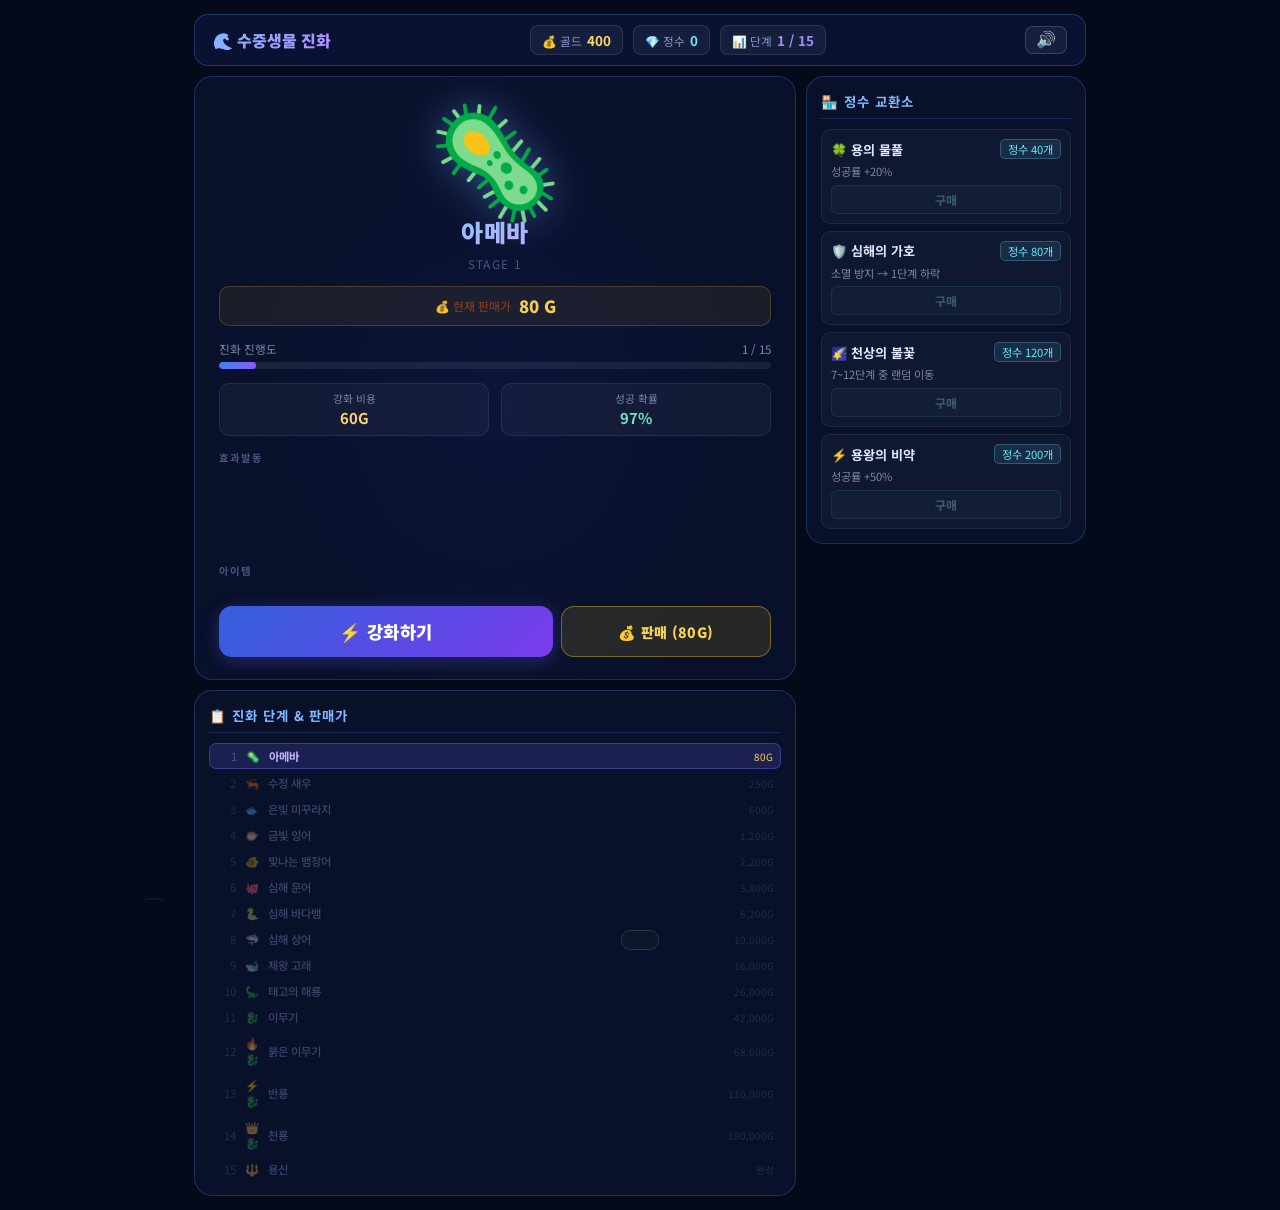
==== games/aqua-evolution/index.html @ e92d4a6f "fix: 전체 URL을 game-vhy.pages.dev로 교체 sitemap.xml, robots.txt, canonical, OG, JSON-LD 모두 수정  Co-Author" ====
<!DOCTYPE html>
<html lang="ko">
<head>
    <meta charset="UTF-8">
    <meta name="viewport" content="width=device-width, initial-scale=1.0">
    <title>수중생물 진화 강화 - GamePortal</title>
    <meta name="description" content="물방울에서 용신까지! 성공과 실패 확률이 있는 강화 클릭 게임. 조각을 모아 아이템을 교환하고 최강의 수중생물로 진화시키세요.">
    <link rel="canonical" href="https://game-vhy.pages.dev/games/aqua-evolution/index.html">
    <meta property="og:type" content="website">
    <meta property="og:title" content="수중생물 진화 강화 - GamePortal">
    <meta property="og:description" content="물방울에서 용신까지! 성공/실패 확률이 있는 강화 클릭 게임. 최강의 수중생물로 진화시키세요.">
    <meta property="og:url" content="https://game-vhy.pages.dev/games/aqua-evolution/index.html">
    <meta property="og:locale" content="ko_KR">
    <script type="application/ld+json">
    {
      "@context": "https://schema.org",
      "@type": "VideoGame",
      "name": "수중생물 진화 강화",
      "description": "물방울에서 용신까지! 성공과 실패 확률이 있는 강화 클릭 게임. 조각을 모아 아이템을 교환하고 최강의 수중생물로 진화시키세요.",
      "url": "https://game-vhy.pages.dev/games/aqua-evolution/index.html",
      "genre": ["Clicker", "Casual"],
      "gamePlatform": "Web Browser",
      "inLanguage": "ko",
      "isAccessibleForFree": true,
      "publisher": {
        "@type": "Organization",
        "name": "GamePortal",
        "url": "https://game-vhy.pages.dev/"
      }
    }
    </script>
    <!-- Google tag (gtag.js) -->
    <script async src="https://www.googletagmanager.com/gtag/js?id=G-99PTTPMZ02"></script>
    <script>
      window.dataLayer = window.dataLayer || [];
      function gtag(){dataLayer.push(arguments);}
      gtag('js', new Date());
      gtag('config', 'G-99PTTPMZ02');
    </script>
    <meta name="google-adsense-account" content="ca-pub-4257571340496419">
    <script async src="https://pagead2.googlesyndication.com/pagead/js/adsbygoogle.js?client=ca-pub-4257571340496419" crossorigin="anonymous"></script>
    <link href="https://fonts.googleapis.com/css2?family=Noto+Sans+KR:wght@400;700;900&display=swap" rel="stylesheet">
    <style>
        * { margin: 0; padding: 0; box-sizing: border-box; }

        body {
            font-family: 'Noto Sans KR', sans-serif;
            background: #050a1a;
            color: #e0e8ff;
            min-height: 100vh;
            overflow-x: hidden;
        }

        .bg-bubbles { position: fixed; inset: 0; pointer-events: none; z-index: 0; overflow: hidden; }
        .bubble {
            position: absolute; bottom: -60px; border-radius: 50%;
            background: rgba(80, 120, 255, 0.07); border: 1px solid rgba(80, 120, 255, 0.13);
            animation: rise linear infinite;
        }
        @keyframes rise { to { transform: translateY(-110vh) scale(1.2); opacity: 0; } }

        .game-wrapper {
            position: relative; z-index: 1;
            max-width: 920px; margin: 0 auto; padding: 14px;
            display: flex; flex-direction: column; gap: 10px;
        }

        /* ── 상단 바 ── */
        .top-bar {
            display: flex; align-items: center; justify-content: space-between;
            background: rgba(10, 20, 50, 0.92); border: 1px solid rgba(80, 140, 255, 0.3);
            border-radius: 14px; padding: 10px 18px; gap: 10px; flex-wrap: wrap;
        }
        .game-title-small {
            font-size: 1rem; font-weight: 900;
            background: linear-gradient(135deg, #7eb8ff, #b48aff);
            -webkit-background-clip: text; -webkit-text-fill-color: transparent; white-space: nowrap;
        }
        .stat-group { display: flex; gap: 10px; flex-wrap: wrap; }
        .stat-item {
            display: flex; align-items: center; gap: 5px;
            background: rgba(255,255,255,0.05); border: 1px solid rgba(255,255,255,0.1);
            border-radius: 8px; padding: 4px 11px; font-size: 0.84rem;
        }
        .stat-item .label { color: #8899cc; font-size: 0.73rem; }
        .stat-item .value { font-weight: 700; color: #e8f0ff; }
        #gold-val    { color: #ffd86b; }
        #essence-val { color: #67e8f9; }
        #stage-val   { color: #a78bfa; }

        .music-btn {
            background: rgba(255,255,255,0.06); border: 1px solid rgba(255,255,255,0.15);
            border-radius: 8px; padding: 5px 10px; font-size: 1rem; cursor: pointer;
            color: #e0e8ff; transition: background 0.2s, transform 0.1s; line-height: 1;
            flex-shrink: 0;
        }
        .music-btn:hover { background: rgba(255,255,255,0.13); transform: scale(1.08); }

        /* ── 메인 그리드 ── */
        .main-area { display: grid; grid-template-columns: 1fr 280px; gap: 10px; }
        .left-col  { display: flex; flex-direction: column; gap: 10px; }

        /* 골드→정수 교환 */
        .exchange-row { display: flex; gap: 5px; margin-top: 4px; }
        .exchange-btn {
            flex: 1; padding: 7px 3px; font-size: 0.68rem; font-weight: 700;
            font-family: 'Noto Sans KR', sans-serif;
            border: 1px solid rgba(250,204,21,0.35); border-radius: 7px;
            background: rgba(250,204,21,0.07); color: #fcd34d;
            cursor: pointer; transition: background 0.15s, transform 0.1s;
            text-align: center; line-height: 1.45;
        }
        .exchange-btn span { font-size: 0.62rem; color: #92400e; font-weight: 400; }
        .exchange-btn:hover:not(:disabled) { background: rgba(250,204,21,0.18); transform: translateY(-1px); }
        .exchange-btn:disabled { opacity: 0.3; cursor: not-allowed; transform: none; }

        /* ── 진화 패널 ── */
        .evo-panel {
            background: rgba(10, 18, 45, 0.93);
            border: 1px solid rgba(80, 140, 255, 0.25);
            border-radius: 18px; padding: 22px 24px;
            display: flex; flex-direction: column; align-items: center; gap: 14px;
            position: relative; overflow: hidden;
        }
        .evo-panel::before {
            content: ''; position: absolute; inset: 0;
            background: radial-gradient(ellipse at 50% 55%, rgba(60, 100, 255, 0.06) 0%, transparent 70%);
            pointer-events: none;
        }

        .creature-display { display: flex; flex-direction: column; align-items: center; gap: 6px; }
        .creature-emoji {
            font-size: 6.8rem; line-height: 1;
            filter: drop-shadow(0 0 22px rgba(100, 160, 255, 0.45));
            transition: transform 0.3s ease, opacity 0.3s ease, filter 0.3s ease;
            user-select: none;
        }
        .creature-emoji.dying {
            animation: death-anim 0.4s ease-out forwards;
        }
        @keyframes death-anim {
            0%   { transform: scale(1);    opacity: 1; filter: drop-shadow(0 0 22px rgba(248,113,113,0.8)); }
            40%  { transform: scale(1.15); opacity: 1; filter: drop-shadow(0 0 40px rgba(248,113,113,1)); }
            100% { transform: scale(0.2);  opacity: 0; filter: drop-shadow(0 0 0px transparent); }
        }
        .creature-emoji.selling {
            animation: sell-anim 0.35s ease-out forwards;
        }
        @keyframes sell-anim {
            0%   { transform: scale(1);   opacity: 1; filter: drop-shadow(0 0 22px rgba(100,160,255,0.5)); }
            50%  { transform: scale(1.1); opacity: 1; filter: drop-shadow(0 0 40px rgba(255,215,0,0.9)); }
            100% { transform: scale(0.3); opacity: 0; }
        }
        .creature-name {
            font-size: 1.5rem; font-weight: 900; letter-spacing: 0.04em;
            background: linear-gradient(135deg, #93c5fd, #c4b5fd);
            -webkit-background-clip: text; -webkit-text-fill-color: transparent;
        }
        .stage-badge { font-size: 0.74rem; color: #4a5580; letter-spacing: 0.12em; }

        /* 판매가 배너 */
        .sell-value-banner {
            width: 100%; display: flex; align-items: center; justify-content: center;
            gap: 8px;
            background: rgba(250, 204, 21, 0.07); border: 1px solid rgba(250, 204, 21, 0.2);
            border-radius: 10px; padding: 7px 14px;
        }
        .svb-label { font-size: 0.74rem; color: #92400e; }
        .svb-val   { font-size: 1.05rem; font-weight: 900; color: #fcd34d; }

        /* 진행바 */
        .upgrade-progress { width: 100%; }
        .progress-label { display: flex; justify-content: space-between; font-size: 0.73rem; color: #7788aa; margin-bottom: 5px; }
        .progress-bar-bg { width: 100%; height: 7px; background: rgba(255,255,255,0.07); border-radius: 4px; overflow: hidden; }
        .progress-bar-fill { height: 100%; background: linear-gradient(90deg, #3b82f6, #8b5cf6); border-radius: 4px; transition: width 0.5s ease; }

        /* 정보 박스 */
        .upgrade-info { display: flex; gap: 12px; width: 100%; }
        .info-box {
            flex: 1; display: flex; flex-direction: column; align-items: center; gap: 1px;
            background: rgba(255,255,255,0.04); border: 1px solid rgba(255,255,255,0.08);
            border-radius: 10px; padding: 7px 10px;
        }
        .info-box .ib-label { color: #7788aa; font-size: 0.67rem; }
        .info-box .ib-val   { font-weight: 700; font-size: 0.93rem; }
        .ib-gold { color: #ffd86b; }
        .ib-rate { color: #6ee7b7; }

        /* 섹션 라벨 */
        .section-label {
            width: 100%; font-size: 0.65rem; font-weight: 700; letter-spacing: 0.1em;
            color: #4a5580; text-align: left;
        }

        /* 활성 아이템 */
        .active-items { display: flex; gap: 7px; flex-wrap: wrap; justify-content: center; min-height: 26px; }
        .active-item-badge {
            font-size: 0.72rem; padding: 3px 9px; border-radius: 20px; border: 1px solid;
            animation: pulse-badge 1.5s ease-in-out infinite;
        }
        .badge-herb    { background: rgba(34,197,94,0.15);  border-color: rgba(34,197,94,0.4);  color: #86efac; }
        .badge-shield  { background: rgba(59,130,246,0.15); border-color: rgba(59,130,246,0.4); color: #93c5fd; }
        .badge-rebirth { background: rgba(251,146,60,0.15); border-color: rgba(251,146,60,0.4); color: #fdba74; }
        @keyframes pulse-badge { 0%,100%{opacity:1} 50%{opacity:0.55} }

        /* 결과 메시지 */
        .result-msg {
            font-size: 1.5rem; font-weight: 900; letter-spacing: 0.06em;
            min-height: 1.9rem; text-align: center; transition: all 0.25s ease;
        }
        .result-success { color: #4ade80; text-shadow: 0 0 18px rgba(74,222,128,0.6); }
        .result-fail    { color: #f87171; text-shadow: 0 0 18px rgba(248,113,113,0.6); }
        .result-sell    { color: #fcd34d; text-shadow: 0 0 18px rgba(252,211,77,0.6); }
        .result-clear   { color: #ffd700; text-shadow: 0 0 28px rgba(255,215,0,0.8); font-size: 1.85rem; }

        /* 퀵 아이템 사용 */
        .quick-items { display: flex; gap: 5px; flex-wrap: wrap; width: 100%; justify-content: center; min-height: 0; }
        .qi-btn {
            display: flex; align-items: center; gap: 4px;
            padding: 5px 11px; border-radius: 8px; cursor: pointer;
            border: 1px solid rgba(103,232,249,0.35);
            background: rgba(103,232,249,0.08); color: #a5f3fc;
            font-size: 0.78rem; font-weight: 700; font-family: 'Noto Sans KR', sans-serif;
            transition: background 0.15s, transform 0.1s;
        }
        .qi-btn:hover:not(:disabled) { background: rgba(103,232,249,0.22); transform: translateY(-1px); }
        .qi-btn:disabled { opacity: 0.32; cursor: not-allowed; transform: none; }
        .qi-btn.qi-active {
            background: rgba(34,197,94,0.12); border-color: rgba(34,197,94,0.4);
            color: #86efac; cursor: default;
            animation: pulse-badge 1.5s ease-in-out infinite;
        }
        .qi-count { font-size: 0.68rem; opacity: 0.7; }

        /* 버튼 행 */
        .btn-row { display: flex; gap: 8px; width: 100%; }

        .upgrade-btn {
            flex: 1.6; padding: 13px; font-size: 1.1rem; font-weight: 900;
            font-family: 'Noto Sans KR', sans-serif; letter-spacing: 0.03em;
            border: none; border-radius: 13px; cursor: pointer;
            background: linear-gradient(135deg, #1d4ed8, #7c3aed); color: #fff;
            position: relative; overflow: hidden;
            transition: transform 0.12s, box-shadow 0.2s;
            box-shadow: 0 4px 18px rgba(100,100,255,0.3);
        }
        .upgrade-btn::before { content:''; position:absolute; inset:0; background:linear-gradient(135deg,rgba(255,255,255,0.1),transparent); }
        .upgrade-btn:hover:not(:disabled) { transform: translateY(-2px); box-shadow: 0 6px 26px rgba(100,100,255,0.45); }
        .upgrade-btn:active:not(:disabled) { transform: translateY(0); }
        .upgrade-btn:disabled { opacity: 0.35; cursor: not-allowed; transform: none; }
        .upgrade-btn.clear { background: linear-gradient(135deg, #d97706, #dc2626); }

        .sell-btn {
            flex: 1; padding: 13px 8px; font-size: 0.88rem; font-weight: 900;
            font-family: 'Noto Sans KR', sans-serif; letter-spacing: 0.02em;
            border: 1px solid rgba(250,204,21,0.4); border-radius: 13px; cursor: pointer;
            background: rgba(250,204,21,0.12); color: #fcd34d;
            transition: background 0.2s, transform 0.12s, box-shadow 0.2s;
        }
        .sell-btn:hover:not(:disabled) { background: rgba(250,204,21,0.22); transform: translateY(-2px); box-shadow: 0 4px 18px rgba(250,204,21,0.25); }
        .sell-btn:active:not(:disabled) { transform: translateY(0); }
        .sell-btn:disabled { opacity: 0.3; cursor: not-allowed; transform: none; }

        /* ── 우측 패널 ── */
        .side-panel { display: flex; flex-direction: column; gap: 10px; }
        .panel-box {
            background: rgba(10, 18, 45, 0.93);
            border: 1px solid rgba(80, 140, 255, 0.25);
            border-radius: 18px; padding: 14px;
        }
        .panel-title {
            font-size: 0.84rem; font-weight: 700; color: #7eb8ff; letter-spacing: 0.07em;
            margin-bottom: 10px; padding-bottom: 7px;
            border-bottom: 1px solid rgba(80, 140, 255, 0.2);
        }

        .shop-item {
            display: flex; flex-direction: column; gap: 5px;
            background: rgba(255,255,255,0.03); border: 1px solid rgba(255,255,255,0.07);
            border-radius: 9px; padding: 9px; margin-bottom: 7px;
        }
        .shop-item:last-child { margin-bottom: 0; }
        .shop-item-header { display: flex; align-items: center; justify-content: space-between; }
        .shop-item-name { font-size: 0.82rem; font-weight: 700; }
        .shop-item-cost {
            font-size: 0.7rem; color: #67e8f9;
            background: rgba(103,232,249,0.1); border: 1px solid rgba(103,232,249,0.25);
            border-radius: 5px; padding: 1px 7px;
        }
        .shop-item-desc { font-size: 0.7rem; color: #7788aa; line-height: 1.4; }
        .shop-btn {
            padding: 5px 10px; font-size: 0.75rem; font-weight: 700;
            font-family: 'Noto Sans KR', sans-serif;
            border: 1px solid rgba(103,232,249,0.35); border-radius: 6px;
            background: rgba(103,232,249,0.1); color: #a5f3fc;
            cursor: pointer; transition: background 0.2s, transform 0.1s; width: 100%;
        }
        .shop-btn:hover:not(:disabled) { background: rgba(103,232,249,0.22); transform: translateY(-1px); }
        .shop-btn:disabled { opacity: 0.3; cursor: not-allowed; }

        /* 아이템 보관함 */
        .inv-item {
            display: flex; align-items: center; gap: 8px;
            background: rgba(255,255,255,0.03); border: 1px solid rgba(255,255,255,0.07);
            border-radius: 9px; padding: 8px 10px; margin-bottom: 6px;
        }
        .inv-item:last-child { margin-bottom: 0; }
        .inv-emoji { font-size: 1.2rem; flex-shrink: 0; }
        .inv-info  { flex: 1; min-width: 0; }
        .inv-name  { font-size: 0.8rem; font-weight: 700; color: #c4b5fd; }
        .inv-desc  { font-size: 0.68rem; color: #7788aa; margin-top: 1px; }
        .inv-count {
            font-size: 0.78rem; font-weight: 700; color: #fcd34d;
            background: rgba(252,211,77,0.12); border: 1px solid rgba(252,211,77,0.25);
            border-radius: 5px; padding: 2px 8px; flex-shrink: 0;
        }
        .inv-count.zero { color: #4a5580; background: transparent; border-color: rgba(74,85,128,0.15); }
        .inv-use-btn {
            padding: 4px 10px; font-size: 0.73rem; font-weight: 700;
            font-family: 'Noto Sans KR', sans-serif; flex-shrink: 0;
            border: 1px solid rgba(103,232,249,0.4); border-radius: 6px;
            background: rgba(103,232,249,0.1); color: #a5f3fc;
            cursor: pointer; transition: background 0.15s, transform 0.1s;
        }
        .inv-use-btn:hover:not(:disabled) { background: rgba(103,232,249,0.22); transform: translateY(-1px); }
        .inv-use-btn:disabled { opacity: 0.28; cursor: not-allowed; }
        .inv-use-btn.active {
            background: rgba(34,197,94,0.15); border-color: rgba(34,197,94,0.4);
            color: #86efac; cursor: default;
            animation: pulse-badge 1.5s ease-in-out infinite;
        }

        /* 단계 목록 */
        .stages-panel { flex: 1; }
        .stage-list { display: flex; flex-direction: column; gap: 2px; }
        .stage-row {
            display: flex; align-items: center; gap: 7px;
            padding: 4px 7px; border-radius: 7px; font-size: 0.71rem;
            transition: background 0.2s; opacity: 0.38;
        }
        .stage-row.current { background: rgba(99,102,241,0.2); border: 1px solid rgba(99,102,241,0.4); opacity: 1; }
        .stage-row.done    { opacity: 0.62; }
        .stage-row.done .srow-name { color: #4ade80; }
        .srow-num   { color: #4a5580; width: 20px; text-align: right; flex-shrink: 0; }
        .srow-emoji { width: 18px; text-align: center; flex-shrink: 0; }
        .srow-name  { flex: 1; color: #8899cc; font-weight: 500; }
        .srow-sell  { color: #4a5580; font-size: 0.62rem; width: 48px; text-align: right; flex-shrink: 0; }
        .stage-row.current .srow-name { color: #c4b5fd; font-weight: 700; }
        .stage-row.current .srow-sell { color: #fcd34d; }

        /* 정수 수집 버튼 */
        .collect-zone {
            display: none; width: 100%; cursor: pointer;
            background: rgba(103,232,249,0.08);
            border: 1px solid rgba(103,232,249,0.45);
            border-radius: 12px; padding: 10px 16px;
            font-size: 0.95rem; font-weight: 700; color: #67e8f9;
            text-align: center; user-select: none;
            transition: background 0.15s, transform 0.1s;
            animation: pulse-collect 1.2s ease-in-out infinite;
        }
        .collect-zone.active { display: block; }
        .collect-zone:hover  { background: rgba(103,232,249,0.18); transform: scale(1.02); }
        @keyframes pulse-collect {
            0%,100% { box-shadow: 0 0 0 0 rgba(103,232,249,0.35); }
            50%     { box-shadow: 0 0 0 7px rgba(103,232,249,0); }
        }

        /* 오버레이 */
        .effect-overlay { position: fixed; inset: 0; pointer-events: none; z-index: 50; opacity: 0; transition: opacity 0.1s; }
        .effect-overlay.success { background: radial-gradient(ellipse at 50% 50%, rgba(74,222,128,0.2) 0%, transparent 70%); }
        .effect-overlay.fail    { background: radial-gradient(ellipse at 50% 50%, rgba(248,113,113,0.28) 0%, transparent 65%); }
        .effect-overlay.sell    { background: radial-gradient(ellipse at 50% 50%, rgba(252,211,77,0.2) 0%, transparent 70%); }
        .effect-overlay.active  { opacity: 1; }

        #particle-canvas { position: fixed; inset: 0; pointer-events: none; z-index: 200; }

        /* 클리어 팝업 */
        .clear-popup { position: fixed; inset: 0; z-index: 300; display: none; align-items: center; justify-content: center; background: rgba(0,0,0,0.75); backdrop-filter: blur(5px); }
        .clear-popup.active { display: flex; }
        .clear-box {
            background: linear-gradient(135deg, #0f172a, #1e1b4b);
            border: 2px solid rgba(255,215,0,0.5); border-radius: 24px;
            padding: 44px 38px; text-align: center; max-width: 380px;
            box-shadow: 0 0 60px rgba(255,215,0,0.3), 0 0 120px rgba(255,215,0,0.1);
            animation: pop-in 0.4s cubic-bezier(0.175, 0.885, 0.32, 1.275);
        }
        @keyframes pop-in { from { transform: scale(0.5); opacity: 0; } to { transform: scale(1); opacity: 1; } }
        .clear-emoji  { font-size: 4.5rem; margin-bottom: 14px; }
        .clear-title  { font-size: 1.85rem; font-weight: 900; color: #ffd700; text-shadow: 0 0 20px rgba(255,215,0,0.6); margin-bottom: 7px; }
        .clear-sub    { font-size: 0.84rem; color: #94a3b8; margin-bottom: 22px; line-height: 1.6; }
        .clear-restart-btn {
            padding: 11px 28px; font-size: 0.94rem; font-weight: 700;
            font-family: 'Noto Sans KR', sans-serif;
            background: linear-gradient(135deg, #d97706, #b45309); color: #fff;
            border: none; border-radius: 11px; cursor: pointer; transition: transform 0.1s;
        }
        .clear-restart-btn:hover { transform: scale(1.05); }

        /* 토스트 */
        .toast {
            position: fixed; bottom: 20px; left: 50%;
            transform: translateX(-50%) translateY(70px);
            background: rgba(15,23,42,0.97); border: 1px solid rgba(255,255,255,0.13);
            border-radius: 9px; padding: 9px 18px; font-size: 0.82rem; color: #e2e8f0;
            z-index: 400; transition: transform 0.3s ease; white-space: nowrap; pointer-events: none;
        }
        .toast.show { transform: translateX(-50%) translateY(0); }

        @media (max-width: 680px) {
            .main-area { grid-template-columns: 1fr; }
            .side-panel { flex-direction: row; flex-wrap: wrap; }
            .panel-box  { flex: 1; min-width: 200px; }
            .creature-emoji { font-size: 5.5rem; }
            .exchange-row { flex-wrap: wrap; }
        }
    </style>
</head>
<body>

<div class="bg-bubbles" id="bubbles"></div>
<canvas id="particle-canvas"></canvas>
<div class="effect-overlay" id="effect-overlay"></div>

<div class="game-wrapper">

    <!-- 상단 바 -->
    <div class="top-bar">
        <div class="game-title-small">🌊 수중생물 진화</div>
        <div class="stat-group">
            <div class="stat-item">
                <span class="label">💰 골드</span>
                <span class="value" id="gold-val">400</span>
            </div>
            <div class="stat-item">
                <span class="label">💎 정수</span>
                <span class="value" id="essence-val">0</span>
            </div>
            <div class="stat-item">
                <span class="label">📊 단계</span>
                <span class="value" id="stage-val">1 / 15</span>
            </div>
        </div>
        <button class="music-btn" id="music-btn" onclick="AudioMgr.toggle()" title="음악 켜기/끄기">🔊</button>
    </div>

    <!-- 메인 -->
    <div class="main-area">

        <!-- 왼쪽 컬럼 -->
        <div class="left-col">

        <!-- 진화 패널 -->
        <div class="evo-panel">
            <div class="creature-display">
                <div class="creature-emoji" id="creature-emoji">💧</div>
                <div class="creature-name" id="creature-name">물방울</div>
                <div class="stage-badge" id="stage-badge">STAGE 1</div>
            </div>

            <!-- 현재 판매가 -->
            <div class="sell-value-banner">
                <span class="svb-label">💰 현재 판매가</span>
                <span class="svb-val" id="sell-price-disp">50 G</span>
            </div>

            <div class="upgrade-progress">
                <div class="progress-label">
                    <span>진화 진행도</span>
                    <span id="prog-text">1 / 15</span>
                </div>
                <div class="progress-bar-bg">
                    <div class="progress-bar-fill" id="prog-bar" style="width:6.67%"></div>
                </div>
            </div>

            <div class="upgrade-info">
                <div class="info-box">
                    <span class="ib-label">강화 비용</span>
                    <span class="ib-val ib-gold" id="cost-val">100G</span>
                </div>
                <div class="info-box">
                    <span class="ib-label">성공 확률</span>
                    <span class="ib-val ib-rate" id="rate-val">95%</span>
                </div>
            </div>

            <div class="section-label">효과발동</div>
            <div class="active-items" id="active-items"></div>

            <div class="result-msg" id="result-msg"></div>

            <div class="collect-zone" id="collect-zone" onclick="collectEssence()"></div>

            <div class="section-label">아이템</div>
            <div class="quick-items" id="quick-items"></div>

            <div class="btn-row">
                <button class="upgrade-btn" id="upgrade-btn" onclick="doUpgrade()">⚡ 강화하기</button>
                <button class="sell-btn"    id="sell-btn"    onclick="doSell()">💰 판매</button>
            </div>
        </div>

        <!-- 단계 목록 (왼쪽 컬럼 하단) -->
        <div class="panel-box stages-panel">
            <div class="panel-title">📋 진화 단계 & 판매가</div>
            <div class="stage-list" id="stage-list"></div>
        </div>

        </div><!-- /left-col -->

        <!-- 우측 패널 -->
        <div class="side-panel">

            <!-- 정수 교환소 -->
            <div class="panel-box">
                <div class="panel-title">🏪 정수 교환소</div>
                <div class="shop-item">
                    <div class="shop-item-header">
                        <span class="shop-item-name">🍀 용의 물풀</span>
                        <span class="shop-item-cost">정수 40개</span>
                    </div>
                    <div class="shop-item-desc">성공률 +20%</div>
                    <button class="shop-btn" id="btn-herb" onclick="buyItem('herb')">구매</button>
                </div>
                <div class="shop-item">
                    <div class="shop-item-header">
                        <span class="shop-item-name">🛡️ 심해의 가호</span>
                        <span class="shop-item-cost">정수 80개</span>
                    </div>
                    <div class="shop-item-desc">소멸 방지 → 1단계 하락</div>
                    <button class="shop-btn" id="btn-shield" onclick="buyItem('shield')">구매</button>
                </div>
                <div class="shop-item">
                    <div class="shop-item-header">
                        <span class="shop-item-name">🌠 천상의 불꽃</span>
                        <span class="shop-item-cost">정수 120개</span>
                    </div>
                    <div class="shop-item-desc">7~12단계 중 랜덤 이동</div>
                    <button class="shop-btn" id="btn-rebirth2" onclick="buyItem('rebirth2')">구매</button>
                </div>
                <div class="shop-item">
                    <div class="shop-item-header">
                        <span class="shop-item-name">⚡ 용왕의 비약</span>
                        <span class="shop-item-cost">정수 200개</span>
                    </div>
                    <div class="shop-item-desc">성공률 +50%</div>
                    <button class="shop-btn" id="btn-elixir" onclick="buyItem('elixir')">구매</button>
                </div>
            </div>

        </div>
    </div>
</div>

<!-- 클리어 팝업 -->
<div class="clear-popup" id="clear-popup">
    <div class="clear-box">
        <div class="clear-emoji">👑</div>
        <div class="clear-title">용신 달성!</div>
        <div class="clear-sub">수많은 강화와 소멸을 딛고<br>전설의 용신이 탄생했습니다!</div>
        <button class="clear-restart-btn" onclick="restartGame()">다시 시작</button>
    </div>
</div>

<div class="toast" id="toast"></div>

<script>
// ─── 진화 데이터 ──────────────────────────────────────────
const STAGES = [
    { name: '아메바',        emoji: '🦠',   rate: 97, penalty: 0 },
    { name: '수정 새우',     emoji: '🦐',   rate: 93, penalty: 0 },
    { name: '은빛 미꾸라지', emoji: '🐟',   rate: 88, penalty: 1 },
    { name: '금빛 잉어',     emoji: '🐡',   rate: 82, penalty: 1 },
    { name: '빛나는 뱀장어', emoji: '🐠',   rate: 75, penalty: 1 },
    { name: '심해 문어',     emoji: '🐙',   rate: 67, penalty: 1 },
    { name: '심해 바다뱀',  emoji: '🐍',   rate: 57, penalty: 1 },
    { name: '심해 상어',     emoji: '🦈',   rate: 48, penalty: 1 },
    { name: '제왕 고래',     emoji: '🐋',   rate: 40, penalty: 1 },
    { name: '태고의 해룡',   emoji: '🦕',   rate: 32, penalty: 1 },
    { name: '이무기',         emoji: '🐉',   rate: 25, penalty: 2 },
    { name: '붉은 이무기',   emoji: '🔥🐉', rate: 18, penalty: 2 },
    { name: '반룡',           emoji: '⚡🐉', rate: 12, penalty: 2 },
    { name: '천룡',           emoji: '👑🐉', rate:  7, penalty: 2 },
    { name: '용신',          emoji: '🔱',   rate:  0, penalty: 0 },
];

// 단계별 강화 비용 (index = 현재 stage, 초반 저렴 / 후반 급증)
const COSTS = [60, 90, 130, 180, 250, 340, 460, 610, 800, 1050, 1400, 1850, 2500, 3300];

// 단계별 판매 가격 (상향)
const SELL_PRICE = [
    80,      // 1단계: 물방울
    250,     // 2단계: 수정 새우
    600,     // 3단계: 은빛 미꾸라지
    1200,    // 4단계: 금빛 잉어
    2200,    // 5단계: 빛나는 뱀장어
    3800,    // 6단계: 거대 뱀장어
    6200,    // 7단계: 바다뱀
    10000,   // 8단계: 심연의 바다뱀
    16000,   // 9단계: 이무기
    26000,   // 10단계: 붉은 이무기
    42000,   // 11단계: 반룡
    68000,   // 12단계: 청룡
    110000,  // 13단계: 황룡
    180000,  // 14단계: 천룡
    0,       // 15단계: 용신 (클리어, 판매 불가)
];

// 아이템 정의
const ITEM_DEFS = [
    { id: 'herb',    emoji: '🍀', name: '용의 물풀',    desc: '+20% 성공률',          cost:  40 },
    { id: 'shield',  emoji: '🛡️', name: '심해의 가호',  desc: '소멸 방지 (1회)',       cost:  80 },
    { id: 'rebirth2', emoji: '🌠', name: '천상의 불꽃', desc: '즉시 7~12단계로 이동', cost: 120 },
    { id: 'elixir',   emoji: '⚡', name: '용왕의 비약', desc: '+50% 성공률 (1회)',      cost: 200 },
];

// 소멸 시 정수 드랍 범위 [min, max] — 단계 높을수록 더 많이
const ESSENCE_DROP = [
    [  8,  15], // 1단계   avg ~12
    [ 12,  22], // 2단계   avg ~17
    [ 17,  28], // 3단계   avg ~23
    [ 22,  34], // 4단계   avg ~28
    [ 30,  48], // 5단계   avg ~39  (+39%)
    [ 42,  64], // 6단계   avg ~53  (+36%)
    [ 56,  84], // 7단계   avg ~70  (+32%)
    [ 74, 110], // 8단계   avg ~92  (+31%)
    [ 98, 144], // 9단계   avg ~121 (+32%)
    [128, 188], // 10단계  avg ~158 (+31%)
    [168, 245], // 11단계  avg ~207 (+31%)
    [218, 318], // 12단계  avg ~268 (+29%)
    [280, 410], // 13단계  avg ~345 (+29%)
    [360, 525], // 14단계  avg ~443 (+28%)
    [  0,   0], // 용신 (없음)
];

// ─── 상태 ────────────────────────────────────────────────
let state = {
    gold: 400,
    essence: 0,
    stage: 0,
    herb: false,
    shield: false,
    elixir: false,
    inventory: { herb: 0, rebirth2: 0, shield: 0, elixir: 0 },
    pendingEssence: 0,
    isAnimating: false,
    cleared: false,
};
let collectAutoTimer = null;

// ─── DOM ─────────────────────────────────────────────────
const els = {
    gold:      document.getElementById('gold-val'),
    essence:   document.getElementById('essence-val'),
    stageV:    document.getElementById('stage-val'),
    emoji:     document.getElementById('creature-emoji'),
    name:      document.getElementById('creature-name'),
    badge:     document.getElementById('stage-badge'),
    progBar:   document.getElementById('prog-bar'),
    progTxt:   document.getElementById('prog-text'),
    cost:      document.getElementById('cost-val'),
    rate:      document.getElementById('rate-val'),
    result:    document.getElementById('result-msg'),
    upBtn:     document.getElementById('upgrade-btn'),
    sellBtn:   document.getElementById('sell-btn'),
    sellDisp:  document.getElementById('sell-price-disp'),
    activeItems: document.getElementById('active-items'),
    stageList:   document.getElementById('stage-list'),
    overlay:     document.getElementById('effect-overlay'),
    collectZone: document.getElementById('collect-zone'),
    herbBtn:     document.getElementById('btn-herb'),
    shieldBtn:   document.getElementById('btn-shield'),
    rebirth2Btn: document.getElementById('btn-rebirth2'),
    elixirBtn:   document.getElementById('btn-elixir'),
    quickItems:  document.getElementById('quick-items'),
    clearPopup:  document.getElementById('clear-popup'),
    toast:       document.getElementById('toast'),
};

// ─── 초기화 ──────────────────────────────────────────────
function init() {
    buildStageList();
    renderUI();
    spawnBubbles();
}

function buildStageList() {
    els.stageList.innerHTML = '';
    STAGES.forEach((s, i) => {
        const row = document.createElement('div');
        row.className = 'stage-row';
        row.id = `srow-${i}`;
        const sellStr = i < 14 ? SELL_PRICE[i].toLocaleString() + 'G' : '완성';
        row.innerHTML = `
            <span class="srow-num">${i+1}</span>
            <span class="srow-emoji">${s.emoji}</span>
            <span class="srow-name">${s.name}</span>
            <span class="srow-sell">${sellStr}</span>
        `;
        els.stageList.appendChild(row);
    });
}

function renderUI() {
    const s = state;
    const cur = STAGES[s.stage];
    const cost = s.stage < 14 ? COSTS[s.stage] : 0;
    let rate = s.stage < 14 ? cur.rate : 0;
    if (s.herb   && rate < 100) rate = Math.min(100, rate + 20);
    if (s.elixir && rate < 100) rate = Math.min(100, rate + 50);

    els.gold.textContent    = s.gold.toLocaleString();
    els.essence.textContent = s.essence;
    els.stageV.textContent  = `${s.stage + 1} / 15`;
    els.emoji.textContent   = cur.emoji;
    els.name.textContent    = cur.name;
    els.badge.textContent   = `STAGE ${s.stage + 1}`;
    els.sellDisp.textContent = SELL_PRICE[s.stage] > 0
        ? SELL_PRICE[s.stage].toLocaleString() + ' G'
        : '—';

    const pct = ((s.stage + 1) / 15) * 100;
    els.progBar.style.width = pct + '%';
    els.progTxt.textContent = `${s.stage + 1} / 15`;

    if (s.stage < 14) {
        els.cost.textContent = cost.toLocaleString() + 'G';
        els.rate.textContent = rate + '%';
    } else {
        els.cost.textContent = '—';
        els.rate.textContent = '—';
    }

    els.activeItems.innerHTML = '';
    if (s.herb)   els.activeItems.innerHTML += '<span class="active-item-badge badge-herb">🍀 물풀 +20%</span>';
    if (s.shield) els.activeItems.innerHTML += '<span class="active-item-badge badge-shield">🛡️ 가호 (소멸 방지)</span>';
    if (s.elixir) els.activeItems.innerHTML += '<span class="active-item-badge badge-rebirth">⚡ 비약 +50%</span>';

    document.querySelectorAll('.stage-row').forEach((row, i) => {
        row.className = 'stage-row';
        if      (i < s.stage)   row.classList.add('done');
        else if (i === s.stage) row.classList.add('current');
    });

    updateBtns();
    updateShopBtns();
    renderQuickItems();
}

function updateBtns() {
    const cost = state.stage < 14 ? COSTS[state.stage] : 0;
    const canAfford = state.gold >= cost;
    const isFinal   = state.stage >= 14;

    els.upBtn.disabled  = !canAfford || isFinal || state.isAnimating || state.cleared;
    els.sellBtn.disabled = isFinal || state.isAnimating || state.cleared || SELL_PRICE[state.stage] <= 0;

    if (isFinal) {
        els.upBtn.textContent = '🔱 용신 달성!';
        els.upBtn.classList.add('clear');
    } else {
        els.upBtn.textContent = canAfford ? '⚡ 강화하기' : '💰 골드 부족';
        els.upBtn.classList.remove('clear');
    }

    // 판매 버튼에 금액 표시
    if (!isFinal && SELL_PRICE[state.stage] > 0 && !state.isAnimating) {
        els.sellBtn.textContent = `💰 판매 (${SELL_PRICE[state.stage].toLocaleString()}G)`;
    } else {
        els.sellBtn.textContent = '💰 판매';
    }
}

function updateShopBtns() {
    els.herbBtn.disabled     = state.essence < 40;
    els.shieldBtn.disabled   = state.essence < 80;
    els.rebirth2Btn.disabled = state.essence < 120;
    els.elixirBtn.disabled   = state.essence < 200;
    els.herbBtn.textContent     = '구매';
    els.shieldBtn.textContent   = '구매';
    els.rebirth2Btn.textContent = '구매';
    els.elixirBtn.textContent   = '구매';
}

// ─── 강화 ────────────────────────────────────────────────
function doUpgrade() {
    if (state.isAnimating || state.cleared || state.stage >= 14) return;
    const cost = COSTS[state.stage];
    if (state.gold < cost) return;

    state.gold -= cost;
    state.isAnimating = true;
    els.result.textContent = '';
    els.result.className = 'result-msg';
    els.gold.textContent = state.gold.toLocaleString();
    updateBtns();

    els.emoji.style.transform = 'scale(1.1)';

    let rate = STAGES[state.stage].rate;
    if (state.herb)   { rate = Math.min(100, rate + 20); state.herb   = false; }
    if (state.elixir) { rate = Math.min(100, rate + 50); state.elixir = false; }

    setTimeout(() => {
        els.emoji.style.transform = '';
        if (Math.random() * 100 < rate) onSuccess();
        else onFail();
    }, 200);
}

function onSuccess() {
    state.stage++;
    showOverlay('success');
    AudioMgr.success();
    els.result.textContent = '✨ 진화!';
    els.result.className   = 'result-msg result-success';
    renderUI();
    if (state.stage === 14) setTimeout(showClear, 600);
    setTimeout(() => { if (!state.cleared) { els.result.textContent = ''; } state.isAnimating = false; renderUI(); }, 800);
}

function onFail() {
    const diedStage = state.stage;

    if (state.shield) {
        // 가호 발동 — 소멸 방지, 1단계 하락
        state.shield = false;
        showOverlay('fail');
        AudioMgr.shield();
        els.result.textContent = '🛡️ 가호 발동! 생존';
        els.result.className   = 'result-msg result-sell'; // 노란 계열
        state.stage = Math.max(0, state.stage - 1);
        renderUI();
        showToast('🛡️ 심해의 가호 발동! 소멸을 막고 1단계 하락');
        setTimeout(() => { els.result.textContent = ''; state.isAnimating = false; renderUI(); }, 800);
        return;
    }

    // 소멸
    showOverlay('fail');
    AudioMgr.fail();
    els.result.textContent = '☠️ 소멸...';
    els.result.className   = 'result-msg result-fail';

    // 소멸 애니메이션
    els.emoji.classList.add('dying');

    // 애니메이션 끝난 후 정수 드랍 + 리셋
    setTimeout(() => {
        const [minE, maxE] = ESSENCE_DROP[diedStage];
        const totalEssence = minE + Math.floor(Math.random() * (maxE - minE + 1));
        showCollectZone(totalEssence);

        state.stage = 0;
        els.emoji.classList.remove('dying');
        els.emoji.style.opacity = '0';

        renderUI();

        // 살짝 딜레이 후 새 생물 등장
        setTimeout(() => {
            els.emoji.style.opacity = '1';
            els.emoji.style.transition = 'opacity 0.3s ease';
            setTimeout(() => { els.emoji.style.transition = ''; }, 300);
        }, 150);

        setTimeout(() => {
            els.result.textContent = '';
            state.isAnimating = false;
            renderUI();
        }, 800);
    }, 400);
}

// ─── 판매 ────────────────────────────────────────────────
function doSell() {
    if (state.isAnimating || state.cleared) return;
    if (SELL_PRICE[state.stage] <= 0) return;

    const price = SELL_PRICE[state.stage];
    state.isAnimating = true;

    showOverlay('sell');
    AudioMgr.sell();
    els.result.textContent = `💰 ${price.toLocaleString()}G 판매!`;
    els.result.className   = 'result-msg result-sell';

    els.emoji.classList.add('selling');

    setTimeout(() => {
        state.gold += price;
        state.stage = 0;
        els.emoji.classList.remove('selling');
        els.emoji.style.opacity = '0';
        renderUI();

        setTimeout(() => {
            els.emoji.style.opacity = '1';
            els.emoji.style.transition = 'opacity 0.3s ease';
            setTimeout(() => { els.emoji.style.transition = ''; }, 300);
        }, 120);

        setTimeout(() => {
            els.result.textContent = '';
            state.isAnimating = false;
            renderUI();
        }, 600);
    }, 350);
}

// ─── 오버레이 ─────────────────────────────────────────────
function showOverlay(type) {
    els.overlay.className = `effect-overlay ${type} active`;
    setTimeout(() => { els.overlay.className = `effect-overlay ${type}`; }, 500);
}

// ─── 정수 수집 ────────────────────────────────────────────
function showCollectZone(amount) {
    state.pendingEssence = amount;
    els.collectZone.innerHTML = `💎 정수 <strong style="font-size:1.15em;color:#a5f3fc">+${amount}</strong>개 획득 &mdash; 클릭하여 수집`;
    els.collectZone.classList.add('active');
    clearTimeout(collectAutoTimer);
    collectAutoTimer = setTimeout(() => collectEssence(), 5000);
}

function renderQuickItems() {
    if (!els.quickItems) return;
    const hasAny = ITEM_DEFS.some(item =>
        (state.inventory[item.id] || 0) > 0 || state[item.id]
    );
    if (!hasAny) { els.quickItems.innerHTML = ''; return; }

    els.quickItems.innerHTML = ITEM_DEFS.map(item => {
        const count  = state.inventory[item.id] || 0;
        const active = state[item.id]; // herb/shield/elixir: boolean
        if (count === 0 && !active) return '';

        const isActive = active === true;
        const canUse   = count > 0 && !isActive && !state.isAnimating && !state.cleared;
        return `<button class="qi-btn${isActive ? ' qi-active' : ''}"
            ${canUse ? `onclick="useItem('${item.id}')"` : 'disabled'}>
            ${item.emoji}&thinsp;<span class="qi-count">×${count}${isActive ? ' 활성' : ''}</span>
        </button>`;
    }).join('');
}

function collectEssence() {
    if (state.pendingEssence <= 0) return;
    clearTimeout(collectAutoTimer);
    const amount = state.pendingEssence;
    state.essence += amount;
    els.essence.textContent = state.essence;
    state.pendingEssence = 0;
    els.collectZone.classList.remove('active');
    AudioMgr.collect();
    showToast(`💎 정수 +${amount}개 수집!`);
    updateShopBtns();
}

// ─── 아이템 구매 ──────────────────────────────────────────
function buyItem(type) {
    const def = ITEM_DEFS.find(d => d.id === type);
    if (!def || state.essence < def.cost) return;
    state.essence -= def.cost;
    state.inventory[type]++;
    els.essence.textContent = state.essence;
    showToast(`${def.emoji} ${def.name} 구매! 보관함에 추가됨`);
    renderUI();
}

function useItem(type) {
    const def = ITEM_DEFS.find(d => d.id === type);
    if (!def || state.inventory[type] <= 0) return;

    if (type === 'rebirth2') {
        if (state.isAnimating || state.cleared) return;
        state.inventory[type]--;
        const target = 6 + Math.floor(Math.random() * 6); // index 6~11 = 7~12단계
        state.stage = target;
        AudioMgr.rebirth();
        showToast(`🌠 천상의 도약! ${STAGES[target].name} (${target + 1}단계)으로 이동!`);
        renderUI();
        return;
    }

    // herb / shield: 효과 대기 (중복 불가)
    if (state[type]) return;
    state.inventory[type]--;
    state[type] = true;
    const msgs = {
        herb:   '🍀 용의 물풀 사용! 다음 강화 성공률 +20%',
        shield: '🛡️ 심해의 가호 사용! 다음 실패 시 소멸 방지',
    };
    showToast(msgs[type]);
    renderUI();
}

// ─── 클리어 ───────────────────────────────────────────────
function showClear() {
    state.cleared = true;
    els.clearPopup.classList.add('active');
    startParticles();
    els.result.textContent = '👑 용신 달성!';
    els.result.className   = 'result-msg result-clear';
}

function restartGame() {
    state = { gold: 400, essence: 0, stage: 0, herb: false, shield: false, elixir: false, inventory: { herb: 0, rebirth2: 0, shield: 0, elixir: 0 }, pendingEssence: 0, isAnimating: false, cleared: false };
    clearTimeout(collectAutoTimer);
    els.collectZone.classList.remove('active');
    els.clearPopup.classList.remove('active');
    els.result.textContent = '';
    els.emoji.classList.remove('dying', 'selling');
    els.emoji.style.opacity    = '1';
    els.emoji.style.transition = '';
    stopParticles();
    renderUI();
}

// ─── 파티클 ───────────────────────────────────────────────
const canvas = document.getElementById('particle-canvas');
const ctx    = canvas.getContext('2d');
let particles = [], animId = null;

function startParticles() {
    canvas.width  = window.innerWidth;
    canvas.height = window.innerHeight;
    particles = [];
    for (let i = 0; i < 140; i++) {
        particles.push({
            x: Math.random() * canvas.width, y: Math.random() * canvas.height,
            vx: (Math.random() - 0.5) * 3.5, vy: -2.2 - Math.random() * 3.5,
            size: 4 + Math.random() * 8,
            color: `hsl(${38 + Math.random() * 48}, 100%, 62%)`, life: 1,
        });
    }
    animateParticles();
}

function animateParticles() {
    ctx.clearRect(0, 0, canvas.width, canvas.height);
    particles = particles.filter(p => p.life > 0);
    particles.forEach(p => {
        p.x += p.vx; p.y += p.vy; p.vy += 0.05; p.life -= 0.008;
        ctx.globalAlpha = p.life; ctx.fillStyle = p.color;
        ctx.beginPath(); ctx.arc(p.x, p.y, p.size * p.life, 0, Math.PI * 2); ctx.fill();
    });
    ctx.globalAlpha = 1;
    if (particles.length > 0) animId = requestAnimationFrame(animateParticles);
    else ctx.clearRect(0, 0, canvas.width, canvas.height);
}

function stopParticles() {
    if (animId) cancelAnimationFrame(animId);
    ctx.clearRect(0, 0, canvas.width, canvas.height);
    particles = [];
}

// ─── 오디오 ───────────────────────────────────────────────
const AudioMgr = (() => {
    let actx = null, master = null, comp = null;
    let bgNodes = [], isMuted = false, bgRunning = false;
    let melodyTimer = null, chordTimer = null;

    function getCtx() {
        if (!actx) {
            actx = new (window.AudioContext || window.webkitAudioContext)();
            // 다이나믹 컴프레서 — 클리핑 방지
            comp = actx.createDynamicsCompressor();
            comp.threshold.value = -16;
            comp.knee.value = 10;
            comp.ratio.value = 4;
            comp.attack.value = 0.003;
            comp.release.value = 0.2;
            master = actx.createGain();
            master.gain.value = 0.8;
            master.connect(comp);
            comp.connect(actx.destination);
        }
        if (actx.state === 'suspended') actx.resume();
        return actx;
    }

    function _tone(freq, vol, attack, hold, release, type = 'sine', at = 0) {
        const c = getCtx();
        const osc = c.createOscillator();
        const g   = c.createGain();
        osc.type = type;
        osc.frequency.value = freq;
        const t0 = c.currentTime + at;
        g.gain.setValueAtTime(0, t0);
        g.gain.linearRampToValueAtTime(vol, t0 + attack);
        g.gain.setValueAtTime(vol, t0 + attack + hold);
        g.gain.linearRampToValueAtTime(0, t0 + attack + hold + release);
        osc.connect(g); g.connect(master);
        osc.start(t0);
        osc.stop(t0 + attack + hold + release + 0.05);
    }

    function startBg() {
        if (bgRunning || isMuted) return;
        bgRunning = true;
        const c = getCtx();

        // === LAYER 1: 저음 드론 55Hz — LFO 트레몰로로 물속 느낌 ===
        const bass = c.createOscillator();
        const bassG = c.createGain();
        const lfo = c.createOscillator();
        const lfoG = c.createGain();
        bass.type = 'sine';
        bass.frequency.value = 55;
        lfo.type = 'sine';
        lfo.frequency.value = 0.18;
        lfoG.gain.value = 0.10;
        lfo.connect(lfoG); lfoG.connect(bassG.gain);
        bassG.gain.value = 0.40;
        bass.connect(bassG); bassG.connect(master);
        bass.start(); lfo.start();
        bgNodes.push(bass, lfo);

        // === LAYER 2: 110Hz 배음 ===
        const mid = c.createOscillator();
        const midG = c.createGain();
        mid.type = 'sine';
        mid.frequency.value = 110;
        midG.gain.value = 0.20;
        mid.connect(midG); midG.connect(master);
        mid.start();
        bgNodes.push(mid);

        // === LAYER 3: D단조 패드 (D3/F3/A3) — 서서히 페이드인 ===
        [[146.8, 0.16], [174.6, 0.13], [220.0, 0.12]].forEach(([freq, vol]) => {
            const osc = c.createOscillator();
            const g   = c.createGain();
            osc.type = 'triangle';
            osc.frequency.value = freq;
            g.gain.setValueAtTime(0, c.currentTime);
            g.gain.linearRampToValueAtTime(vol, c.currentTime + 3.5);
            osc.connect(g); g.connect(master);
            osc.start();
            bgNodes.push(osc);
        });

        scheduleMelody();
        scheduleChord();
    }

    // D단조 펜타토닉 멜로디 (D3~D4 범위, 자주 등장)
    const PENTA = [146.8, 174.6, 196.0, 220.0, 261.6, 293.7, 349.2, 392.0];
    function scheduleMelody() {
        if (!bgRunning || isMuted) return;
        const freq = PENTA[Math.floor(Math.random() * PENTA.length)];
        _tone(freq, 0.13 + Math.random() * 0.07, 0.25, 0.2, 1.6, 'triangle');
        melodyTimer = setTimeout(scheduleMelody, 1400 + Math.random() * 2200);
    }

    // 저음 화음 스웰 — 깊은 바다 느낌
    function scheduleChord() {
        if (!bgRunning || isMuted) return;
        [[73.4, 0.12], [110.0, 0.10], [130.8, 0.08]].forEach(([f, v]) => {
            _tone(f, v, 1.8, 1.0, 2.8, 'sine');
        });
        chordTimer = setTimeout(scheduleChord, 6500 + Math.random() * 4500);
    }

    function stopBg() {
        bgRunning = false;
        clearTimeout(melodyTimer);
        clearTimeout(chordTimer);
        bgNodes.forEach(n => { try { n.stop(); } catch(e) {} });
        bgNodes = [];
    }

    function toggle() {
        isMuted = !isMuted;
        const btn = document.getElementById('music-btn');
        if (isMuted) {
            btn.textContent = '🔇';
            stopBg();
        } else {
            btn.textContent = '🔊';
            startBg();
        }
    }

    // ── 효과음 ──
    function success() {
        if (isMuted) return;
        [[261.6, 0.18], [329.6, 0.15], [392.0, 0.14], [523.2, 0.20]].forEach(([f, v], i) => {
            _tone(f, v, 0.02, 0.05, 0.22, 'sine', i * 0.075);
        });
    }

    function fail() {
        if (isMuted) return;
        [220, 174.6, 130.8].forEach((f, i) => {
            _tone(f, 0.22, 0.01, 0.05, 0.3, 'sawtooth', i * 0.09);
        });
        _tone(55, 0.20, 0.01, 0.15, 0.55, 'sawtooth', 0);
    }

    function shield() {
        if (isMuted) return;
        _tone(293.7, 0.18, 0.04, 0.12, 0.4, 'triangle', 0);
        _tone(440, 0.14, 0.04, 0.1, 0.45, 'triangle', 0.14);
    }

    function sell() {
        if (isMuted) return;
        [[523.2, 0.14], [659.2, 0.12], [783.9, 0.15]].forEach(([f, v], i) => {
            _tone(f, v, 0.02, 0.04, 0.28, 'sine', i * 0.065);
        });
    }

    function collect() {
        if (isMuted) return;
        [[880, 0.12], [1046.5, 0.10], [1318.5, 0.08]].forEach(([f, v], i) => {
            _tone(f, v, 0.01, 0.02, 0.45, 'sine', i * 0.055);
        });
    }

    function rebirth() {
        if (isMuted) return;
        const c = getCtx();
        const osc = c.createOscillator();
        const g   = c.createGain();
        osc.type = 'sine';
        osc.frequency.setValueAtTime(180, c.currentTime);
        osc.frequency.exponentialRampToValueAtTime(720, c.currentTime + 0.38);
        osc.frequency.exponentialRampToValueAtTime(360, c.currentTime + 0.75);
        g.gain.setValueAtTime(0, c.currentTime);
        g.gain.linearRampToValueAtTime(0.22, c.currentTime + 0.12);
        g.gain.linearRampToValueAtTime(0, c.currentTime + 0.85);
        osc.connect(g); g.connect(master);
        osc.start(c.currentTime);
        osc.stop(c.currentTime + 0.9);
        [[880, 0.10], [1174.7, 0.08]].forEach(([f, v], i) => {
            _tone(f, v, 0.05, 0.1, 0.5, 'triangle', 0.2 + i * 0.12);
        });
    }

    // 첫 클릭 시 배경음 시작 (브라우저 자동재생 정책)
    document.addEventListener('click', function _startOnce() {
        if (!bgRunning && !isMuted) startBg();
    }, { once: true });

    return { toggle, success, fail, shield, sell, collect, rebirth };
})();

// ─── 배경 버블 ────────────────────────────────────────────
function spawnBubbles() {
    const c = document.getElementById('bubbles');
    for (let i = 0; i < 18; i++) {
        const b = document.createElement('div');
        b.className = 'bubble';
        const sz = 12 + Math.random() * 55;
        b.style.cssText = `width:${sz}px;height:${sz}px;left:${Math.random()*100}%;animation-duration:${9+Math.random()*14}s;animation-delay:${-Math.random()*12}s;`;
        c.appendChild(b);
    }
}

// ─── 토스트 ───────────────────────────────────────────────
let toastTimer = null;
function showToast(msg) {
    els.toast.textContent = msg;
    els.toast.classList.add('show');
    if (toastTimer) clearTimeout(toastTimer);
    toastTimer = setTimeout(() => els.toast.classList.remove('show'), 2300);
}

init();
</script>
</body>
</html>
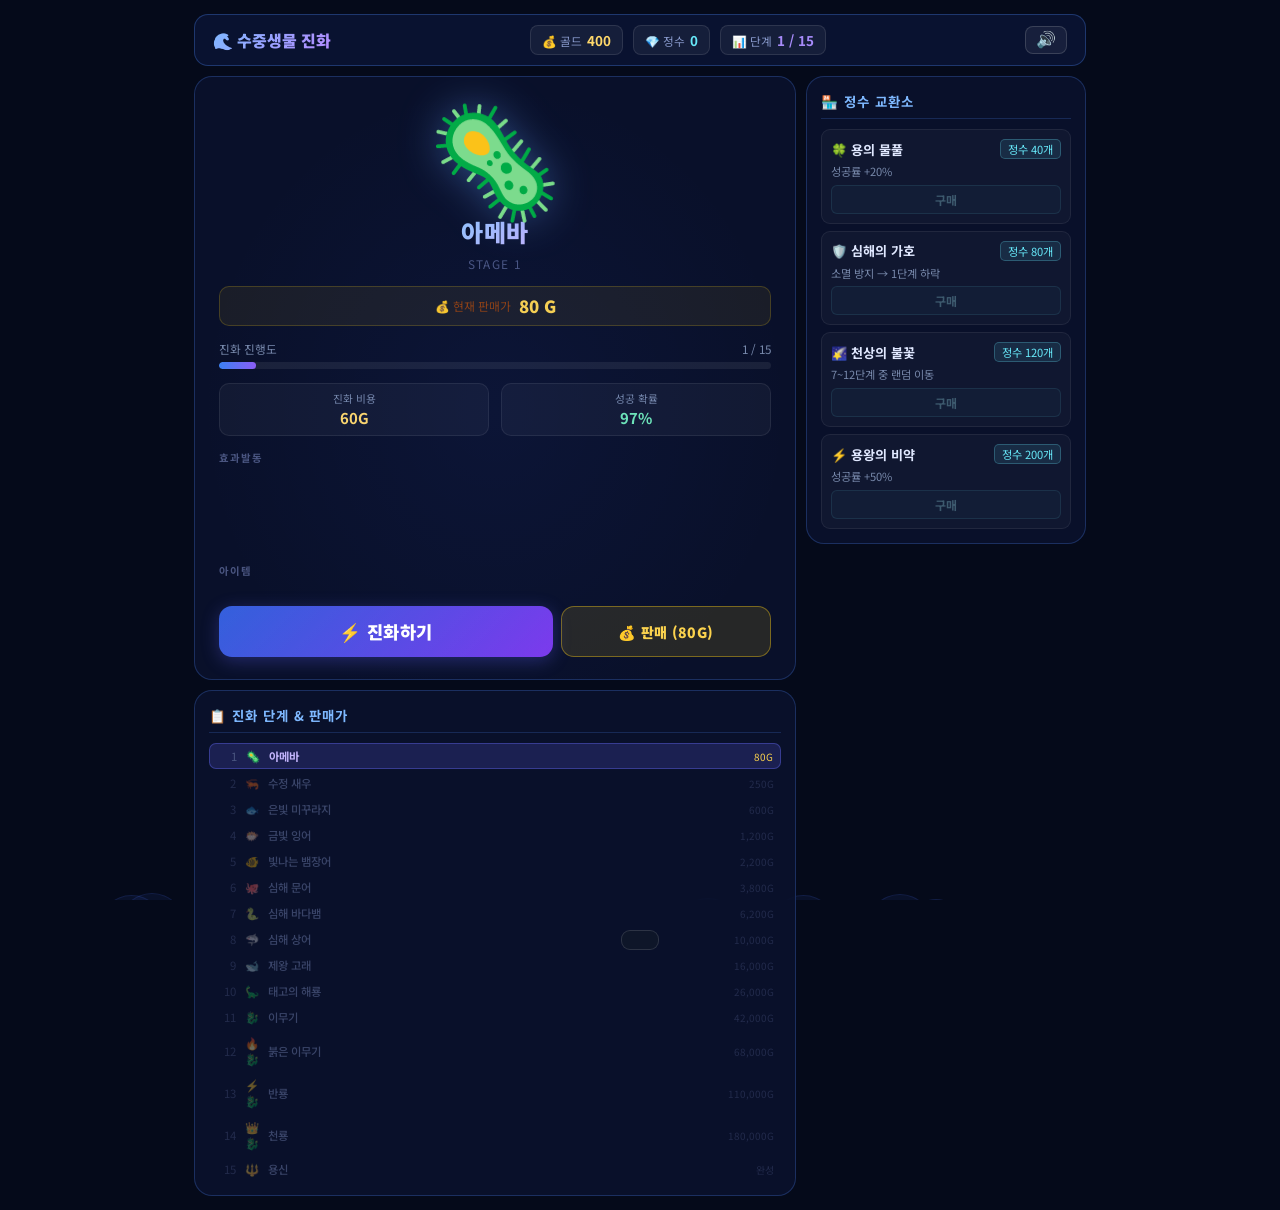
==== commit b2814281: "feat: 게임 순서 변경, 수중생물 강화→진화 표현 수정, MS Clarity 추가 - 메인 페이지 게임 순서: 백수게임 → 수중생물게임 → 뱀게임 - 수중생물 게임 내 '강화하" ====
--- a/games/aqua-evolution/index.html
+++ b/games/aqua-evolution/index.html
@@ -3,20 +3,20 @@
 <head>
     <meta charset="UTF-8">
     <meta name="viewport" content="width=device-width, initial-scale=1.0">
-    <title>수중생물 진화 강화 - GamePortal</title>
-    <meta name="description" content="물방울에서 용신까지! 성공과 실패 확률이 있는 강화 클릭 게임. 조각을 모아 아이템을 교환하고 최강의 수중생물로 진화시키세요.">
+    <title>수중생물 진화게임 - GamePortal</title>
+    <meta name="description" content="물방울에서 용신까지! 성공과 실패 확률이 있는 진화 클릭 게임. 조각을 모아 아이템을 교환하고 최강의 수중생물로 진화시키세요.">
     <link rel="canonical" href="https://game-vhy.pages.dev/games/aqua-evolution/index.html">
     <meta property="og:type" content="website">
-    <meta property="og:title" content="수중생물 진화 강화 - GamePortal">
-    <meta property="og:description" content="물방울에서 용신까지! 성공/실패 확률이 있는 강화 클릭 게임. 최강의 수중생물로 진화시키세요.">
+    <meta property="og:title" content="수중생물 진화게임 - GamePortal">
+    <meta property="og:description" content="물방울에서 용신까지! 성공/실패 확률이 있는 진화 클릭 게임. 최강의 수중생물로 진화시키세요.">
     <meta property="og:url" content="https://game-vhy.pages.dev/games/aqua-evolution/index.html">
     <meta property="og:locale" content="ko_KR">
     <script type="application/ld+json">
     {
       "@context": "https://schema.org",
       "@type": "VideoGame",
-      "name": "수중생물 진화 강화",
-      "description": "물방울에서 용신까지! 성공과 실패 확률이 있는 강화 클릭 게임. 조각을 모아 아이템을 교환하고 최강의 수중생물로 진화시키세요.",
+      "name": "수중생물 진화게임",
+      "description": "물방울에서 용신까지! 성공과 실패 확률이 있는 진화 클릭 게임. 조각을 모아 아이템을 교환하고 최강의 수중생물로 진화시키세요.",
       "url": "https://game-vhy.pages.dev/games/aqua-evolution/index.html",
       "genre": ["Clicker", "Casual"],
       "gamePlatform": "Web Browser",
@@ -36,6 +36,14 @@
       function gtag(){dataLayer.push(arguments);}
       gtag('js', new Date());
       gtag('config', 'G-99PTTPMZ02');
+    </script>
+    <!-- Microsoft Clarity -->
+    <script type="text/javascript">
+      (function(c,l,a,r,i,t,y){
+          c[a]=c[a]||function(){(c[a].q=c[a].q||[]).push(arguments)};
+          t=l.createElement(r);t.async=1;t.src="https://www.clarity.ms/tag/"+i;
+          y=l.getElementsByTagName(r)[0];y.parentNode.insertBefore(t,y);
+      })(window, document, "clarity", "script", "vz4x98danc");
     </script>
     <meta name="google-adsense-account" content="ca-pub-4257571340496419">
     <script async src="https://pagead2.googlesyndication.com/pagead/js/adsbygoogle.js?client=ca-pub-4257571340496419" crossorigin="anonymous"></script>
@@ -476,7 +484,7 @@
 
             <div class="upgrade-info">
                 <div class="info-box">
-                    <span class="ib-label">강화 비용</span>
+                    <span class="ib-label">진화 비용</span>
                     <span class="ib-val ib-gold" id="cost-val">100G</span>
                 </div>
                 <div class="info-box">
@@ -496,7 +504,7 @@
             <div class="quick-items" id="quick-items"></div>
 
             <div class="btn-row">
-                <button class="upgrade-btn" id="upgrade-btn" onclick="doUpgrade()">⚡ 강화하기</button>
+                <button class="upgrade-btn" id="upgrade-btn" onclick="doUpgrade()">⚡ 진화하기</button>
                 <button class="sell-btn"    id="sell-btn"    onclick="doSell()">💰 판매</button>
             </div>
         </div>
@@ -558,7 +566,7 @@
     <div class="clear-box">
         <div class="clear-emoji">👑</div>
         <div class="clear-title">용신 달성!</div>
-        <div class="clear-sub">수많은 강화와 소멸을 딛고<br>전설의 용신이 탄생했습니다!</div>
+        <div class="clear-sub">수많은 진화와 소멸을 딛고<br>전설의 용신이 탄생했습니다!</div>
         <button class="clear-restart-btn" onclick="restartGame()">다시 시작</button>
     </div>
 </div>
@@ -760,7 +768,7 @@
         els.upBtn.textContent = '🔱 용신 달성!';
         els.upBtn.classList.add('clear');
     } else {
-        els.upBtn.textContent = canAfford ? '⚡ 강화하기' : '💰 골드 부족';
+        els.upBtn.textContent = canAfford ? '⚡ 진화하기' : '💰 골드 부족';
         els.upBtn.classList.remove('clear');
     }
 
@@ -989,7 +997,7 @@
     state.inventory[type]--;
     state[type] = true;
     const msgs = {
-        herb:   '🍀 용의 물풀 사용! 다음 강화 성공률 +20%',
+        herb:   '🍀 용의 물풀 사용! 다음 진화 성공률 +20%',
         shield: '🛡️ 심해의 가호 사용! 다음 실패 시 소멸 방지',
     };
     showToast(msgs[type]);
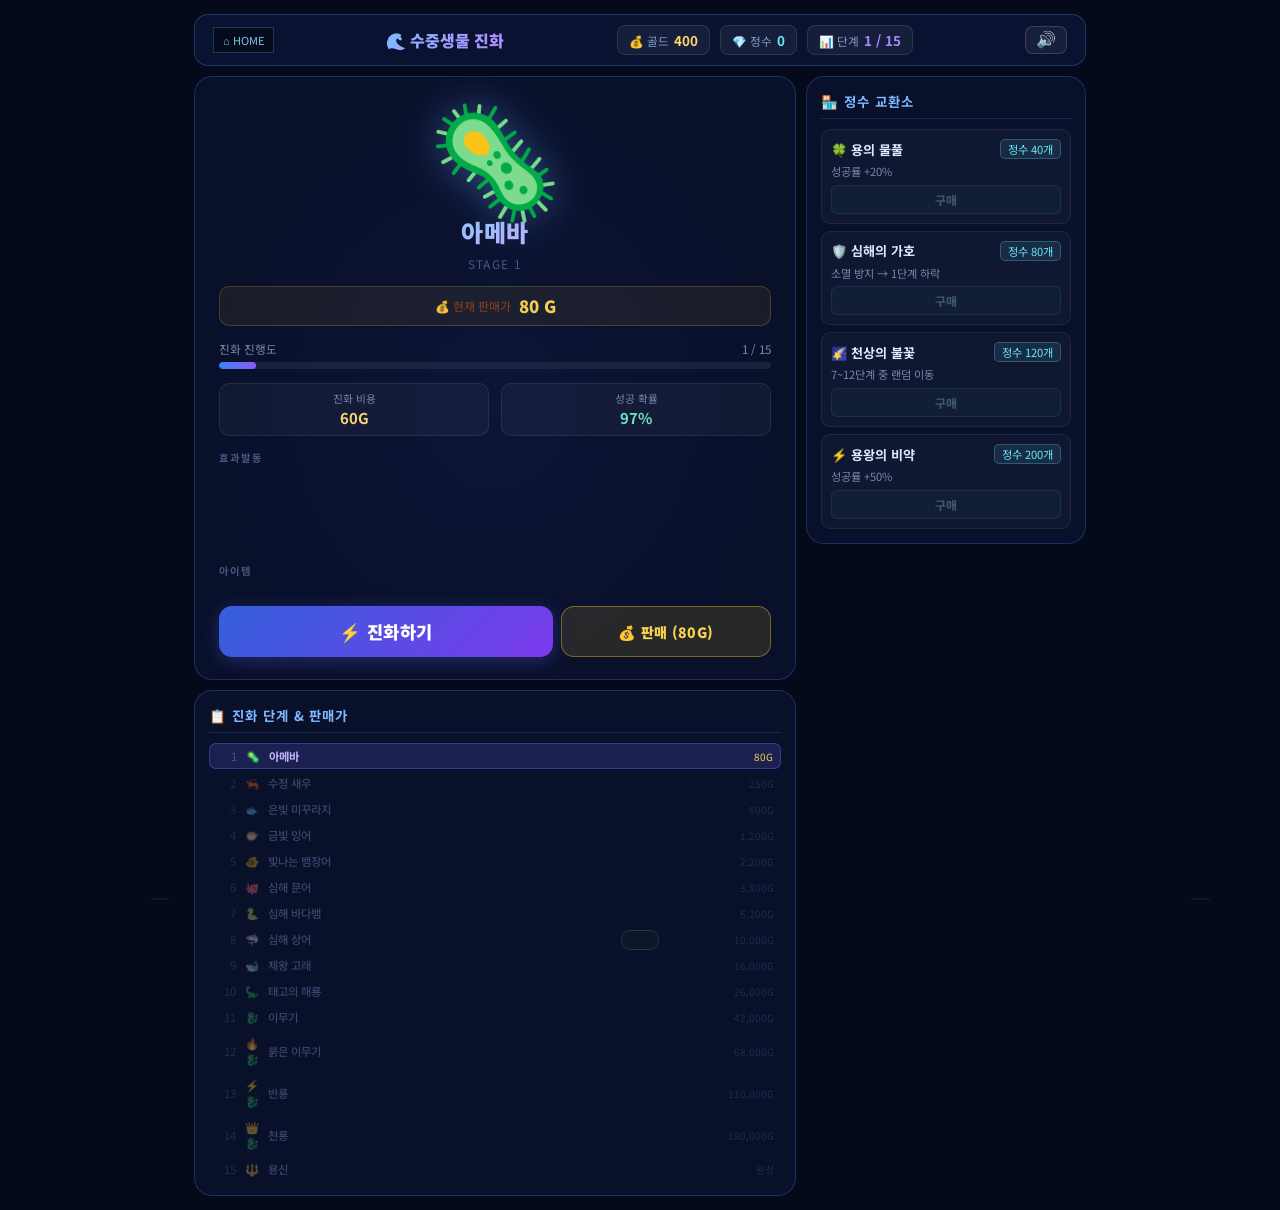
==== commit 2a04a718: "fix: 아리 클릭 팝업 즉시닫힘 버그 수정 + 전 게임 홈버튼 추가 - [핵심버그] updateProximity에서 choiceOpenObj='cat'일 때 OBJ_LAYOUT[" ====
--- a/games/aqua-evolution/index.html
+++ b/games/aqua-evolution/index.html
@@ -434,6 +434,7 @@
 
     <!-- 상단 바 -->
     <div class="top-bar">
+        <a href="../../index.html" style="background:rgba(5,10,26,0.85);border:1px solid #1a3a5a;color:#7ec8e3;font-size:11px;padding:4px 9px;text-decoration:none;white-space:nowrap;flex-shrink:0;transition:background 0.15s;" onmouseover="this.style.background='rgba(10,20,50,0.95)'" onmouseout="this.style.background='rgba(5,10,26,0.85)'">⌂ HOME</a>
         <div class="game-title-small">🌊 수중생물 진화</div>
         <div class="stat-group">
             <div class="stat-item">
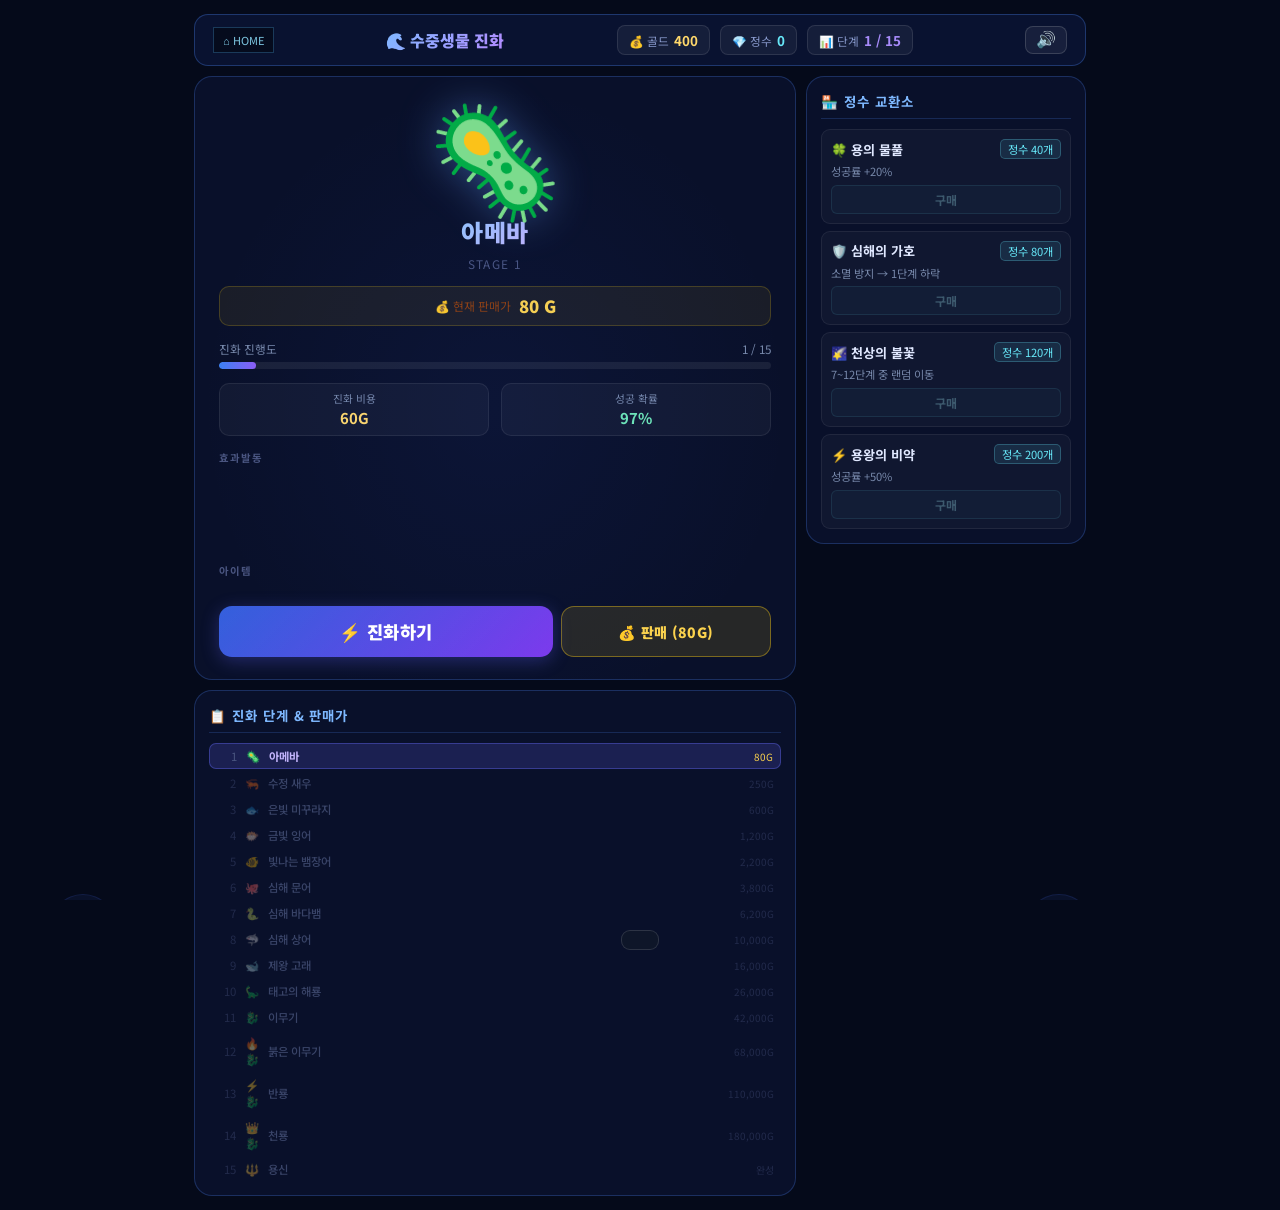
==== commit a57e0fe7: "seo: 전 페이지 SEO 강화 - skull-knight 메타태그, 브레드크럼 스키마, sitemap 업데이트" ====
--- a/games/aqua-evolution/index.html
+++ b/games/aqua-evolution/index.html
@@ -14,19 +14,30 @@
     <script type="application/ld+json">
     {
       "@context": "https://schema.org",
-      "@type": "VideoGame",
-      "name": "수중생물 진화게임",
-      "description": "물방울에서 용신까지! 성공과 실패 확률이 있는 진화 클릭 게임. 조각을 모아 아이템을 교환하고 최강의 수중생물로 진화시키세요.",
-      "url": "https://game-vhy.pages.dev/games/aqua-evolution/index.html",
-      "genre": ["Clicker", "Casual"],
-      "gamePlatform": "Web Browser",
-      "inLanguage": "ko",
-      "isAccessibleForFree": true,
-      "publisher": {
-        "@type": "Organization",
-        "name": "GamePortal",
-        "url": "https://game-vhy.pages.dev/"
-      }
+      "@graph": [
+        {
+          "@type": "VideoGame",
+          "name": "수중생물 진화게임",
+          "description": "물방울에서 용신까지! 성공과 실패 확률이 있는 진화 클릭 게임. 조각을 모아 아이템을 교환하고 최강의 수중생물로 진화시키세요.",
+          "url": "https://game-vhy.pages.dev/games/aqua-evolution/index.html",
+          "genre": ["Clicker", "Casual"],
+          "gamePlatform": "Web Browser",
+          "inLanguage": "ko",
+          "isAccessibleForFree": true,
+          "publisher": {
+            "@type": "Organization",
+            "name": "GamePortal",
+            "url": "https://game-vhy.pages.dev/"
+          }
+        },
+        {
+          "@type": "BreadcrumbList",
+          "itemListElement": [
+            {"@type": "ListItem", "position": 1, "name": "홈", "item": "https://game-vhy.pages.dev/"},
+            {"@type": "ListItem", "position": 2, "name": "수중생물 진화게임", "item": "https://game-vhy.pages.dev/games/aqua-evolution/index.html"}
+          ]
+        }
+      ]
     }
     </script>
     <!-- Google tag (gtag.js) -->
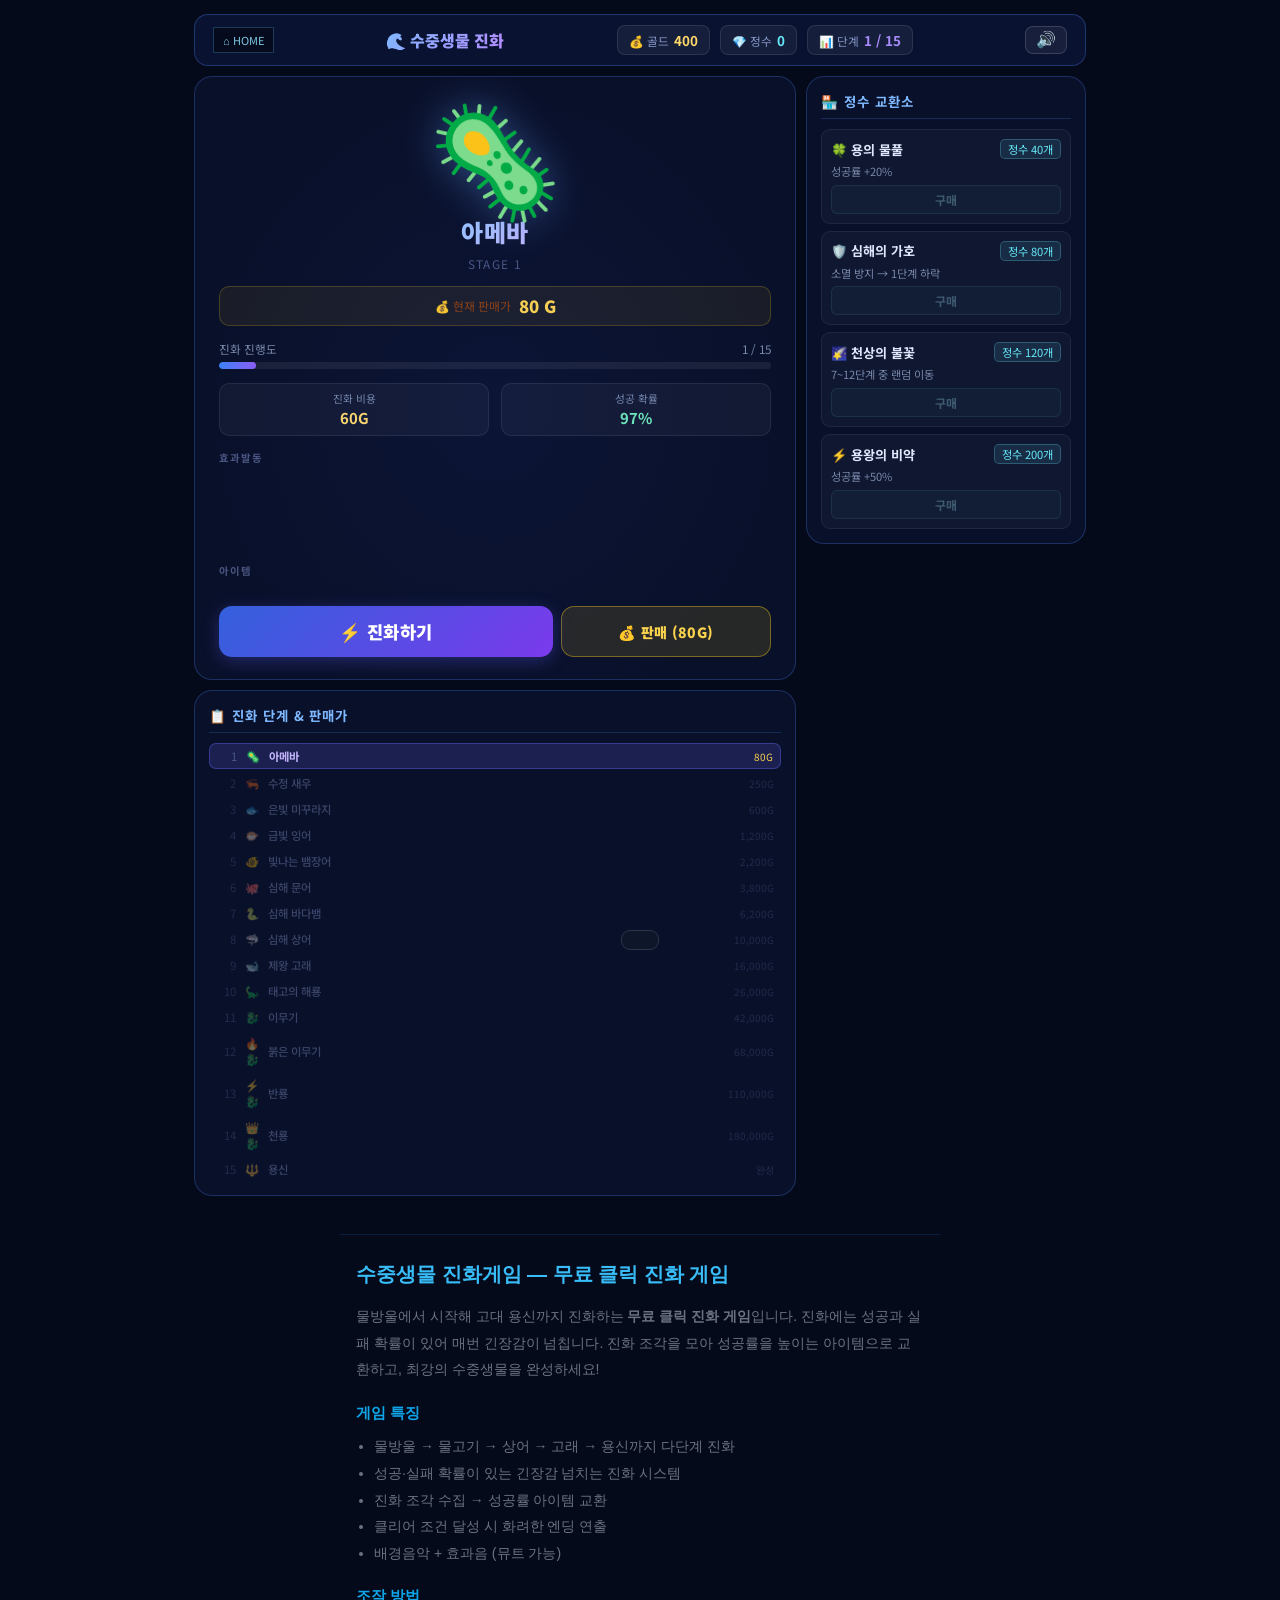
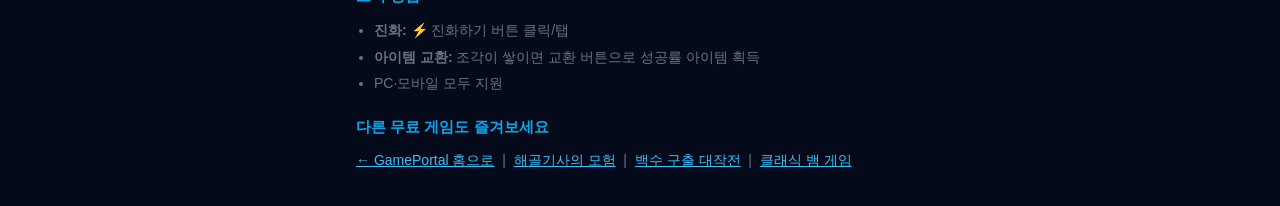
==== commit bb6aac2a: "feat: 전체 페이지 SEO 종합 최적화 (크롤 가능 텍스트, FAQ 스키마, 내부 링크) - 모든 게임 페이지에 H1/H2 크롤 가능 텍스트 섹션 추가 (씬 콘텐츠 해소) - " ====
--- a/games/aqua-evolution/index.html
+++ b/games/aqua-evolution/index.html
@@ -36,6 +36,21 @@
             {"@type": "ListItem", "position": 1, "name": "홈", "item": "https://game-vhy.pages.dev/"},
             {"@type": "ListItem", "position": 2, "name": "수중생물 진화게임", "item": "https://game-vhy.pages.dev/games/aqua-evolution/index.html"}
           ]
+        },
+        {
+          "@type": "FAQPage",
+          "mainEntity": [
+            {
+              "@type": "Question",
+              "name": "수중생물 진화게임은 무료인가요?",
+              "acceptedAnswer": {"@type": "Answer", "text": "네, 완전 무료입니다. 설치나 회원가입 없이 브라우저에서 바로 플레이할 수 있습니다."}
+            },
+            {
+              "@type": "Question",
+              "name": "진화 실패 시 어떻게 되나요?",
+              "acceptedAnswer": {"@type": "Answer", "text": "진화 실패 시 현재 단계가 낮아질 수 있습니다. 진화 조각을 모아 성공률을 높이는 아이템을 구입하면 성공 확률을 높일 수 있습니다."}
+            }
+          ]
         }
       ]
     }
@@ -1291,5 +1306,29 @@
 
 init();
 </script>
+
+<section style="max-width:600px;margin:24px auto 0;padding:20px 16px 32px;color:#6b7280;font-family:sans-serif;font-size:14px;line-height:1.9;border-top:1px solid #0a2040;">
+  <h1 style="color:#38bdf8;font-size:20px;margin-bottom:10px;">수중생물 진화게임 — 무료 클릭 진화 게임</h1>
+  <p>물방울에서 시작해 고대 용신까지 진화하는 <strong>무료 클릭 진화 게임</strong>입니다. 진화에는 성공과 실패 확률이 있어 매번 긴장감이 넘칩니다. 진화 조각을 모아 성공률을 높이는 아이템으로 교환하고, 최강의 수중생물을 완성하세요!</p>
+  <h2 style="color:#0ea5e9;font-size:15px;margin:16px 0 6px;">게임 특징</h2>
+  <ul style="padding-left:18px;margin:0 0 12px;">
+    <li>물방울 → 물고기 → 상어 → 고래 → 용신까지 다단계 진화</li>
+    <li>성공·실패 확률이 있는 긴장감 넘치는 진화 시스템</li>
+    <li>진화 조각 수집 → 성공률 아이템 교환</li>
+    <li>클리어 조건 달성 시 화려한 엔딩 연출</li>
+    <li>배경음악 + 효과음 (뮤트 가능)</li>
+  </ul>
+  <h2 style="color:#0ea5e9;font-size:15px;margin:16px 0 6px;">조작 방법</h2>
+  <ul style="padding-left:18px;margin:0 0 12px;">
+    <li><strong>진화:</strong> ⚡ 진화하기 버튼 클릭/탭</li>
+    <li><strong>아이템 교환:</strong> 조각이 쌓이면 교환 버튼으로 성공률 아이템 획득</li>
+    <li>PC·모바일 모두 지원</li>
+  </ul>
+  <h2 style="color:#0ea5e9;font-size:15px;margin:16px 0 6px;">다른 무료 게임도 즐겨보세요</h2>
+  <p><a href="../../index.html" style="color:#38bdf8;">← GamePortal 홈으로</a> &nbsp;|&nbsp;
+     <a href="../skull-knight/index.html" style="color:#38bdf8;">해골기사의 모험</a> &nbsp;|&nbsp;
+     <a href="../baksoo-game/index.html" style="color:#38bdf8;">백수 구출 대작전</a> &nbsp;|&nbsp;
+     <a href="../snake/index.html" style="color:#38bdf8;">클래식 뱀 게임</a></p>
+</section>
 </body>
 </html>
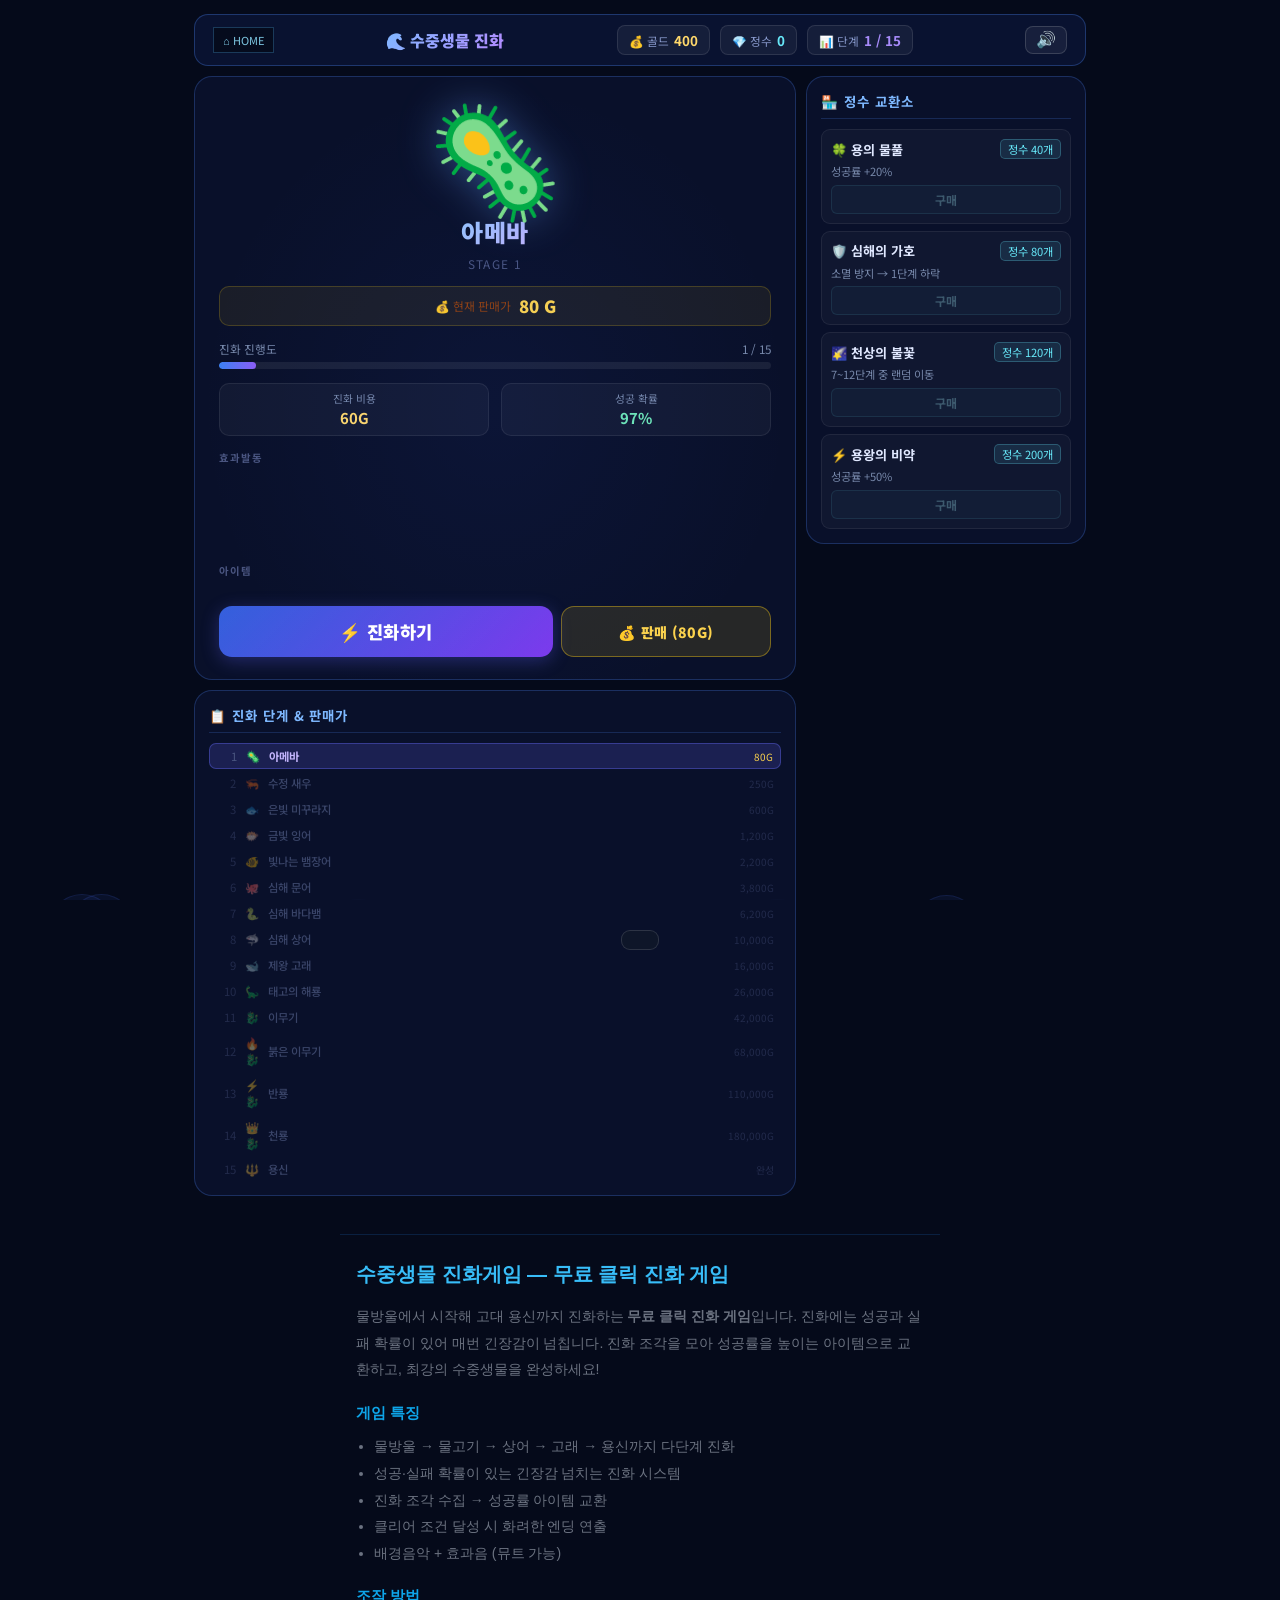
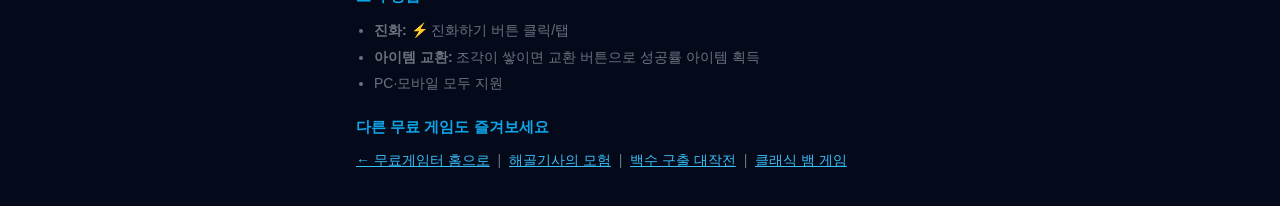
==== commit e7163bbd: "feat: 포털명 무료게임터로 변경 + 전 페이지 robots 메타태그 추가 - GamePortal → 무료게임터 (8개 파일 전체, 59곳) - 타이틀 키워드 우선 구조로 개선 " ====
--- a/games/aqua-evolution/index.html
+++ b/games/aqua-evolution/index.html
@@ -3,11 +3,12 @@
 <head>
     <meta charset="UTF-8">
     <meta name="viewport" content="width=device-width, initial-scale=1.0">
-    <title>수중생물 진화게임 - GamePortal</title>
+    <title>수중생물 진화게임 - 무료게임터</title>
     <meta name="description" content="물방울에서 용신까지! 성공과 실패 확률이 있는 진화 클릭 게임. 조각을 모아 아이템을 교환하고 최강의 수중생물로 진화시키세요.">
-    <link rel="canonical" href="https://game-vhy.pages.dev/games/aqua-evolution/index.html">
+    <meta name="robots" content="index, follow">
+<link rel="canonical" href="https://game-vhy.pages.dev/games/aqua-evolution/index.html">
     <meta property="og:type" content="website">
-    <meta property="og:title" content="수중생물 진화게임 - GamePortal">
+    <meta property="og:title" content="수중생물 진화게임 - 무료게임터">
     <meta property="og:description" content="물방울에서 용신까지! 성공/실패 확률이 있는 진화 클릭 게임. 최강의 수중생물로 진화시키세요.">
     <meta property="og:url" content="https://game-vhy.pages.dev/games/aqua-evolution/index.html">
     <meta property="og:locale" content="ko_KR">
@@ -26,7 +27,7 @@
           "isAccessibleForFree": true,
           "publisher": {
             "@type": "Organization",
-            "name": "GamePortal",
+            "name": "무료게임터",
             "url": "https://game-vhy.pages.dev/"
           }
         },
@@ -1325,7 +1326,7 @@
     <li>PC·모바일 모두 지원</li>
   </ul>
   <h2 style="color:#0ea5e9;font-size:15px;margin:16px 0 6px;">다른 무료 게임도 즐겨보세요</h2>
-  <p><a href="../../index.html" style="color:#38bdf8;">← GamePortal 홈으로</a> &nbsp;|&nbsp;
+  <p><a href="../../index.html" style="color:#38bdf8;">← 무료게임터 홈으로</a> &nbsp;|&nbsp;
      <a href="../skull-knight/index.html" style="color:#38bdf8;">해골기사의 모험</a> &nbsp;|&nbsp;
      <a href="../baksoo-game/index.html" style="color:#38bdf8;">백수 구출 대작전</a> &nbsp;|&nbsp;
      <a href="../snake/index.html" style="color:#38bdf8;">클래식 뱀 게임</a></p>
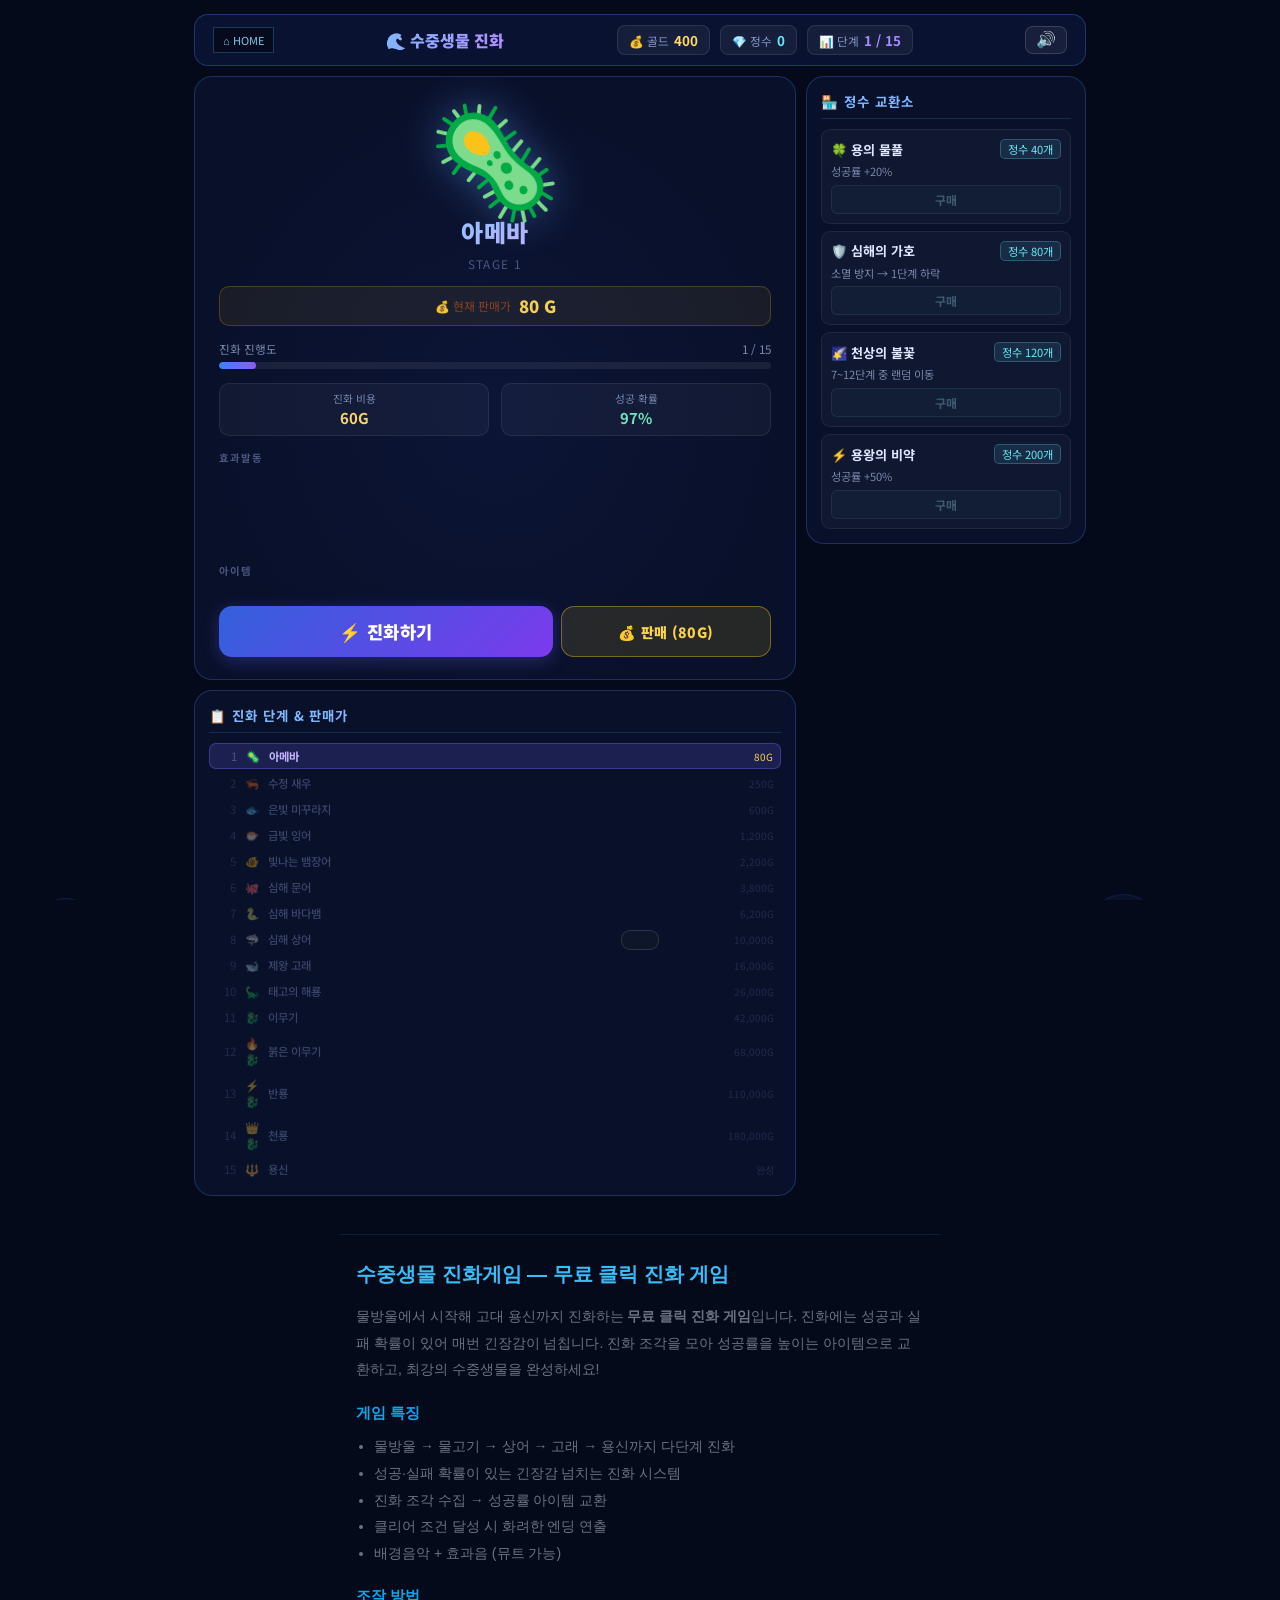
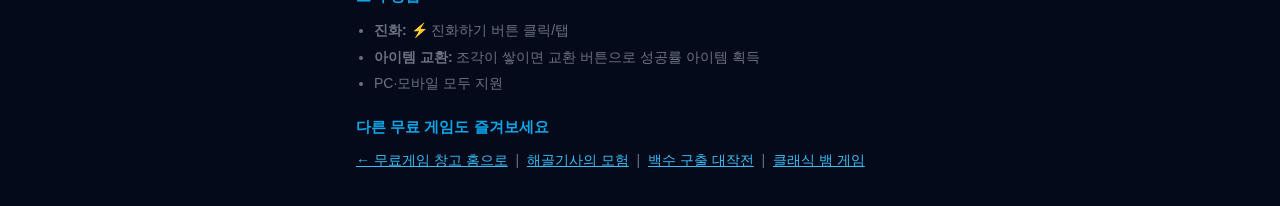
==== commit 76df416e: "feat: 포털명 무료게임 창고로 변경 Co-Authored-By: Claude Sonnet 4.6 <noreply@anthropic.com>" ====
--- a/games/aqua-evolution/index.html
+++ b/games/aqua-evolution/index.html
@@ -3,12 +3,12 @@
 <head>
     <meta charset="UTF-8">
     <meta name="viewport" content="width=device-width, initial-scale=1.0">
-    <title>수중생물 진화게임 - 무료게임터</title>
+    <title>수중생물 진화게임 - 무료게임 창고</title>
     <meta name="description" content="물방울에서 용신까지! 성공과 실패 확률이 있는 진화 클릭 게임. 조각을 모아 아이템을 교환하고 최강의 수중생물로 진화시키세요.">
     <meta name="robots" content="index, follow">
 <link rel="canonical" href="https://game-vhy.pages.dev/games/aqua-evolution/index.html">
     <meta property="og:type" content="website">
-    <meta property="og:title" content="수중생물 진화게임 - 무료게임터">
+    <meta property="og:title" content="수중생물 진화게임 - 무료게임 창고">
     <meta property="og:description" content="물방울에서 용신까지! 성공/실패 확률이 있는 진화 클릭 게임. 최강의 수중생물로 진화시키세요.">
     <meta property="og:url" content="https://game-vhy.pages.dev/games/aqua-evolution/index.html">
     <meta property="og:locale" content="ko_KR">
@@ -27,7 +27,7 @@
           "isAccessibleForFree": true,
           "publisher": {
             "@type": "Organization",
-            "name": "무료게임터",
+            "name": "무료게임 창고",
             "url": "https://game-vhy.pages.dev/"
           }
         },
@@ -1326,7 +1326,7 @@
     <li>PC·모바일 모두 지원</li>
   </ul>
   <h2 style="color:#0ea5e9;font-size:15px;margin:16px 0 6px;">다른 무료 게임도 즐겨보세요</h2>
-  <p><a href="../../index.html" style="color:#38bdf8;">← 무료게임터 홈으로</a> &nbsp;|&nbsp;
+  <p><a href="../../index.html" style="color:#38bdf8;">← 무료게임 창고 홈으로</a> &nbsp;|&nbsp;
      <a href="../skull-knight/index.html" style="color:#38bdf8;">해골기사의 모험</a> &nbsp;|&nbsp;
      <a href="../baksoo-game/index.html" style="color:#38bdf8;">백수 구출 대작전</a> &nbsp;|&nbsp;
      <a href="../snake/index.html" style="color:#38bdf8;">클래식 뱀 게임</a></p>
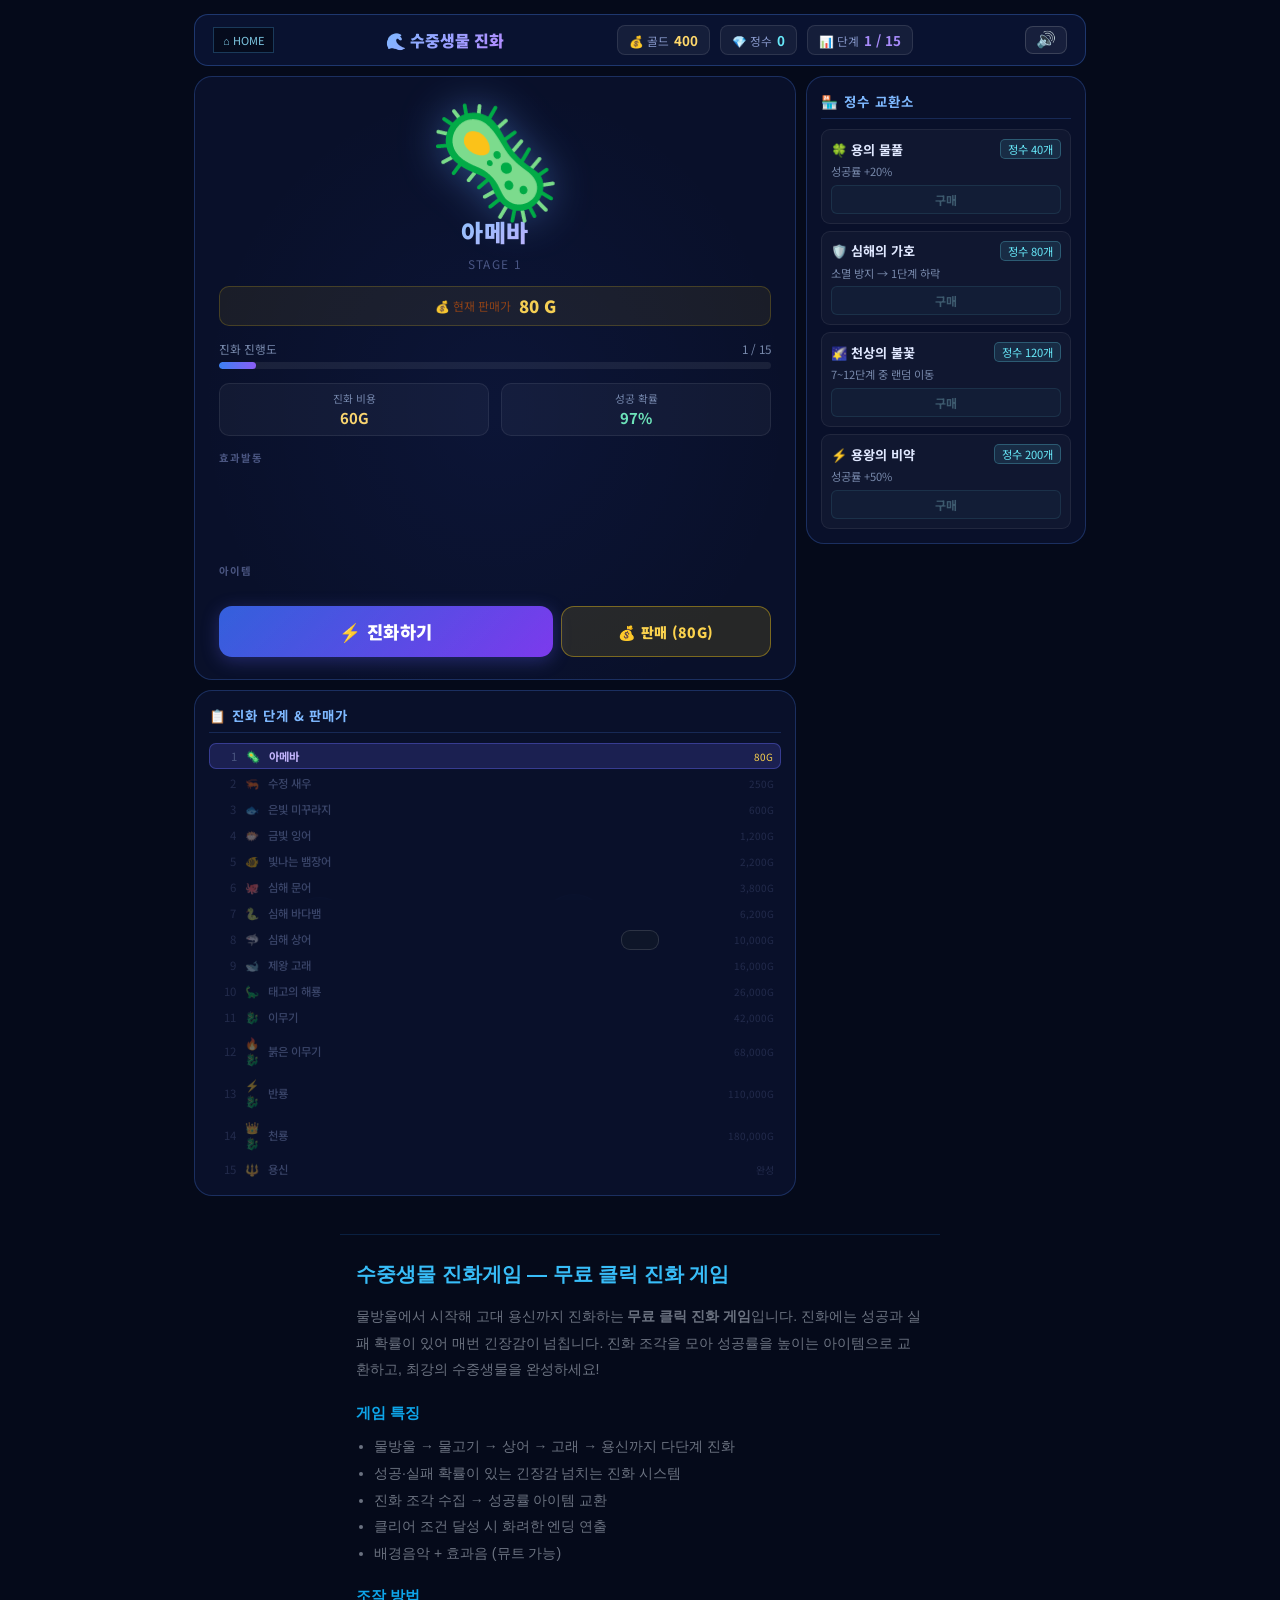
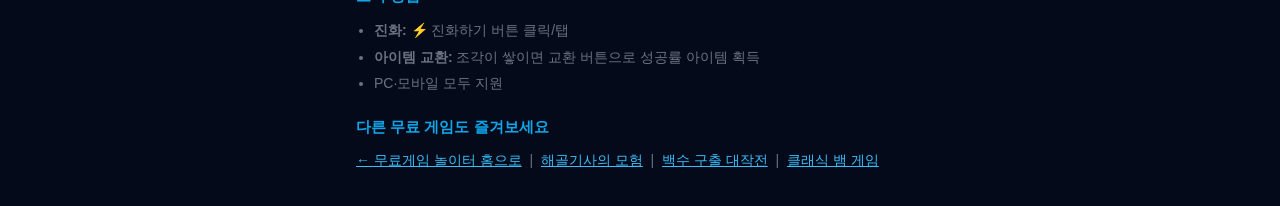
==== commit 90d88004: "feat: 포털명 무료게임 놀이터로 변경 + 조사 교정 Co-Authored-By: Claude Sonnet 4.6 <noreply@anthropic.com>" ====
--- a/games/aqua-evolution/index.html
+++ b/games/aqua-evolution/index.html
@@ -3,12 +3,12 @@
 <head>
     <meta charset="UTF-8">
     <meta name="viewport" content="width=device-width, initial-scale=1.0">
-    <title>수중생물 진화게임 - 무료게임 창고</title>
+    <title>수중생물 진화게임 - 무료게임 놀이터</title>
     <meta name="description" content="물방울에서 용신까지! 성공과 실패 확률이 있는 진화 클릭 게임. 조각을 모아 아이템을 교환하고 최강의 수중생물로 진화시키세요.">
     <meta name="robots" content="index, follow">
 <link rel="canonical" href="https://game-vhy.pages.dev/games/aqua-evolution/index.html">
     <meta property="og:type" content="website">
-    <meta property="og:title" content="수중생물 진화게임 - 무료게임 창고">
+    <meta property="og:title" content="수중생물 진화게임 - 무료게임 놀이터">
     <meta property="og:description" content="물방울에서 용신까지! 성공/실패 확률이 있는 진화 클릭 게임. 최강의 수중생물로 진화시키세요.">
     <meta property="og:url" content="https://game-vhy.pages.dev/games/aqua-evolution/index.html">
     <meta property="og:locale" content="ko_KR">
@@ -27,7 +27,7 @@
           "isAccessibleForFree": true,
           "publisher": {
             "@type": "Organization",
-            "name": "무료게임 창고",
+            "name": "무료게임 놀이터",
             "url": "https://game-vhy.pages.dev/"
           }
         },
@@ -1326,7 +1326,7 @@
     <li>PC·모바일 모두 지원</li>
   </ul>
   <h2 style="color:#0ea5e9;font-size:15px;margin:16px 0 6px;">다른 무료 게임도 즐겨보세요</h2>
-  <p><a href="../../index.html" style="color:#38bdf8;">← 무료게임 창고 홈으로</a> &nbsp;|&nbsp;
+  <p><a href="../../index.html" style="color:#38bdf8;">← 무료게임 놀이터 홈으로</a> &nbsp;|&nbsp;
      <a href="../skull-knight/index.html" style="color:#38bdf8;">해골기사의 모험</a> &nbsp;|&nbsp;
      <a href="../baksoo-game/index.html" style="color:#38bdf8;">백수 구출 대작전</a> &nbsp;|&nbsp;
      <a href="../snake/index.html" style="color:#38bdf8;">클래식 뱀 게임</a></p>
